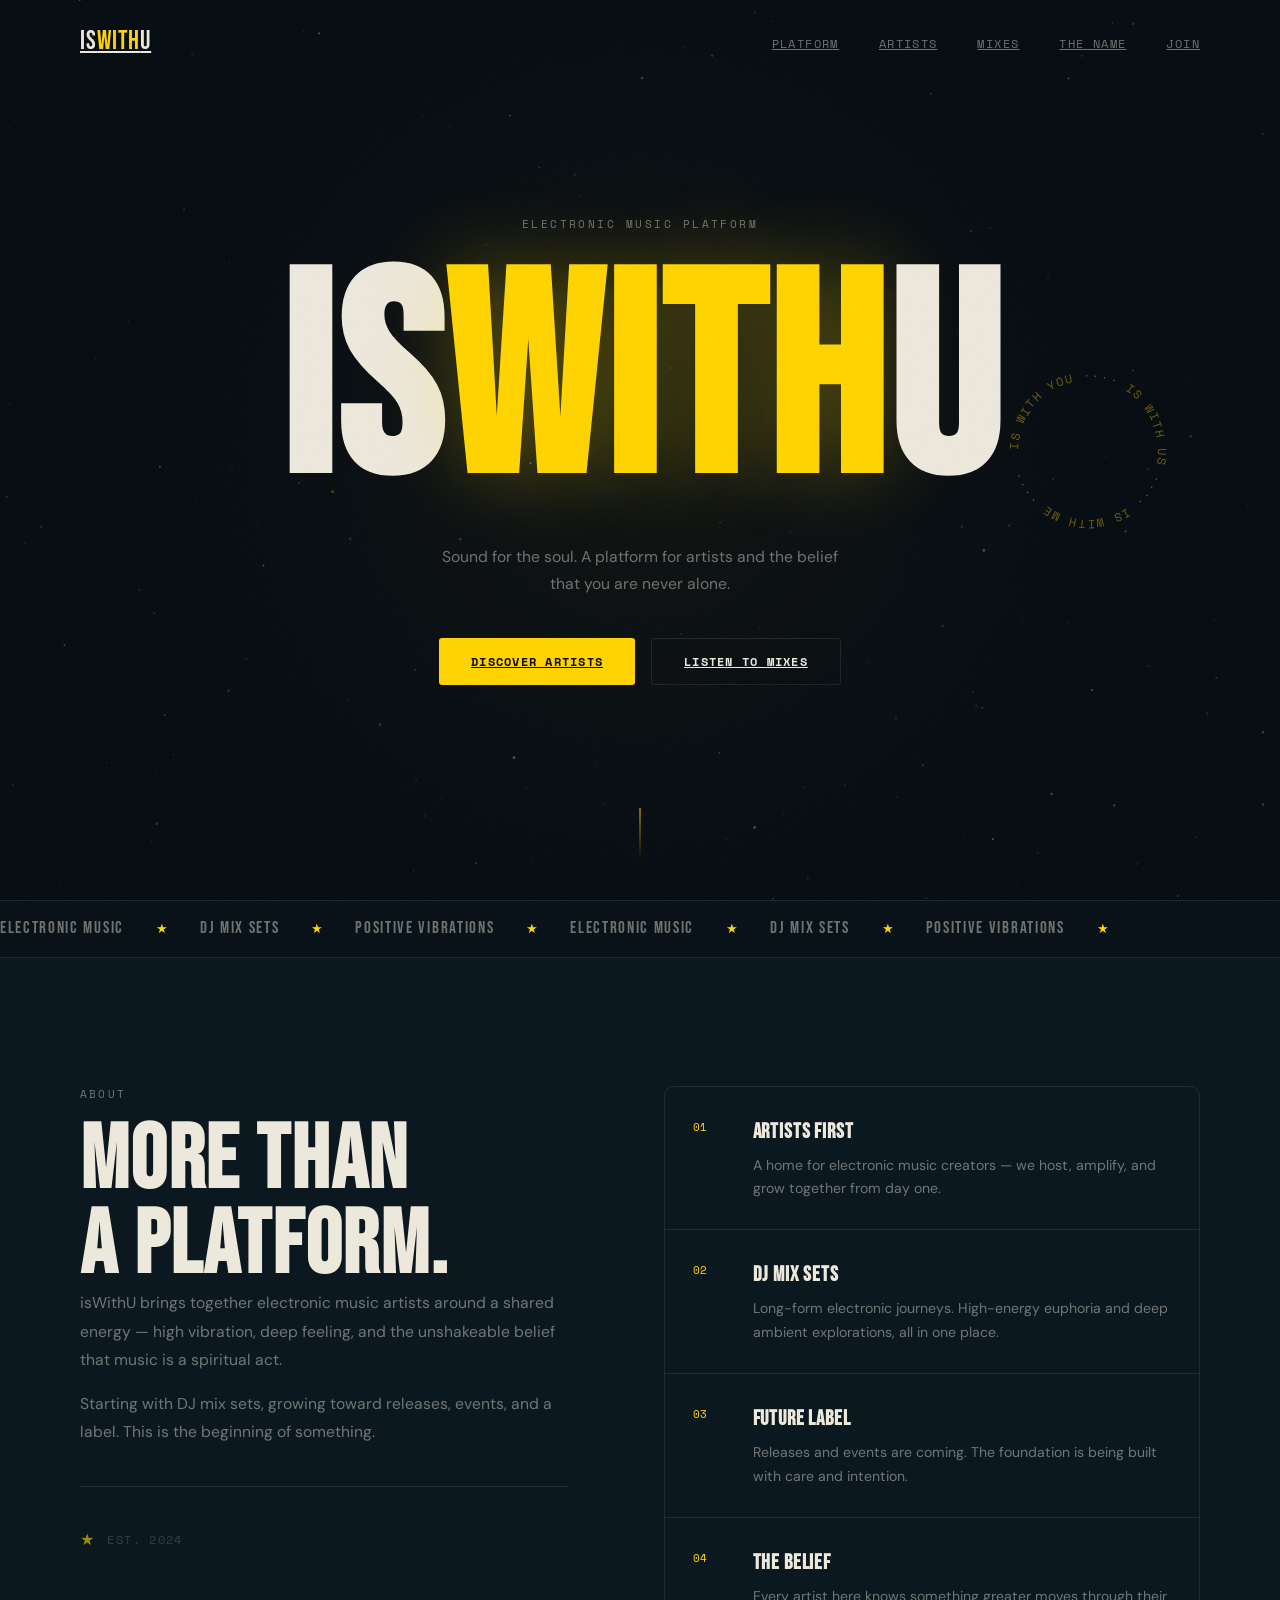
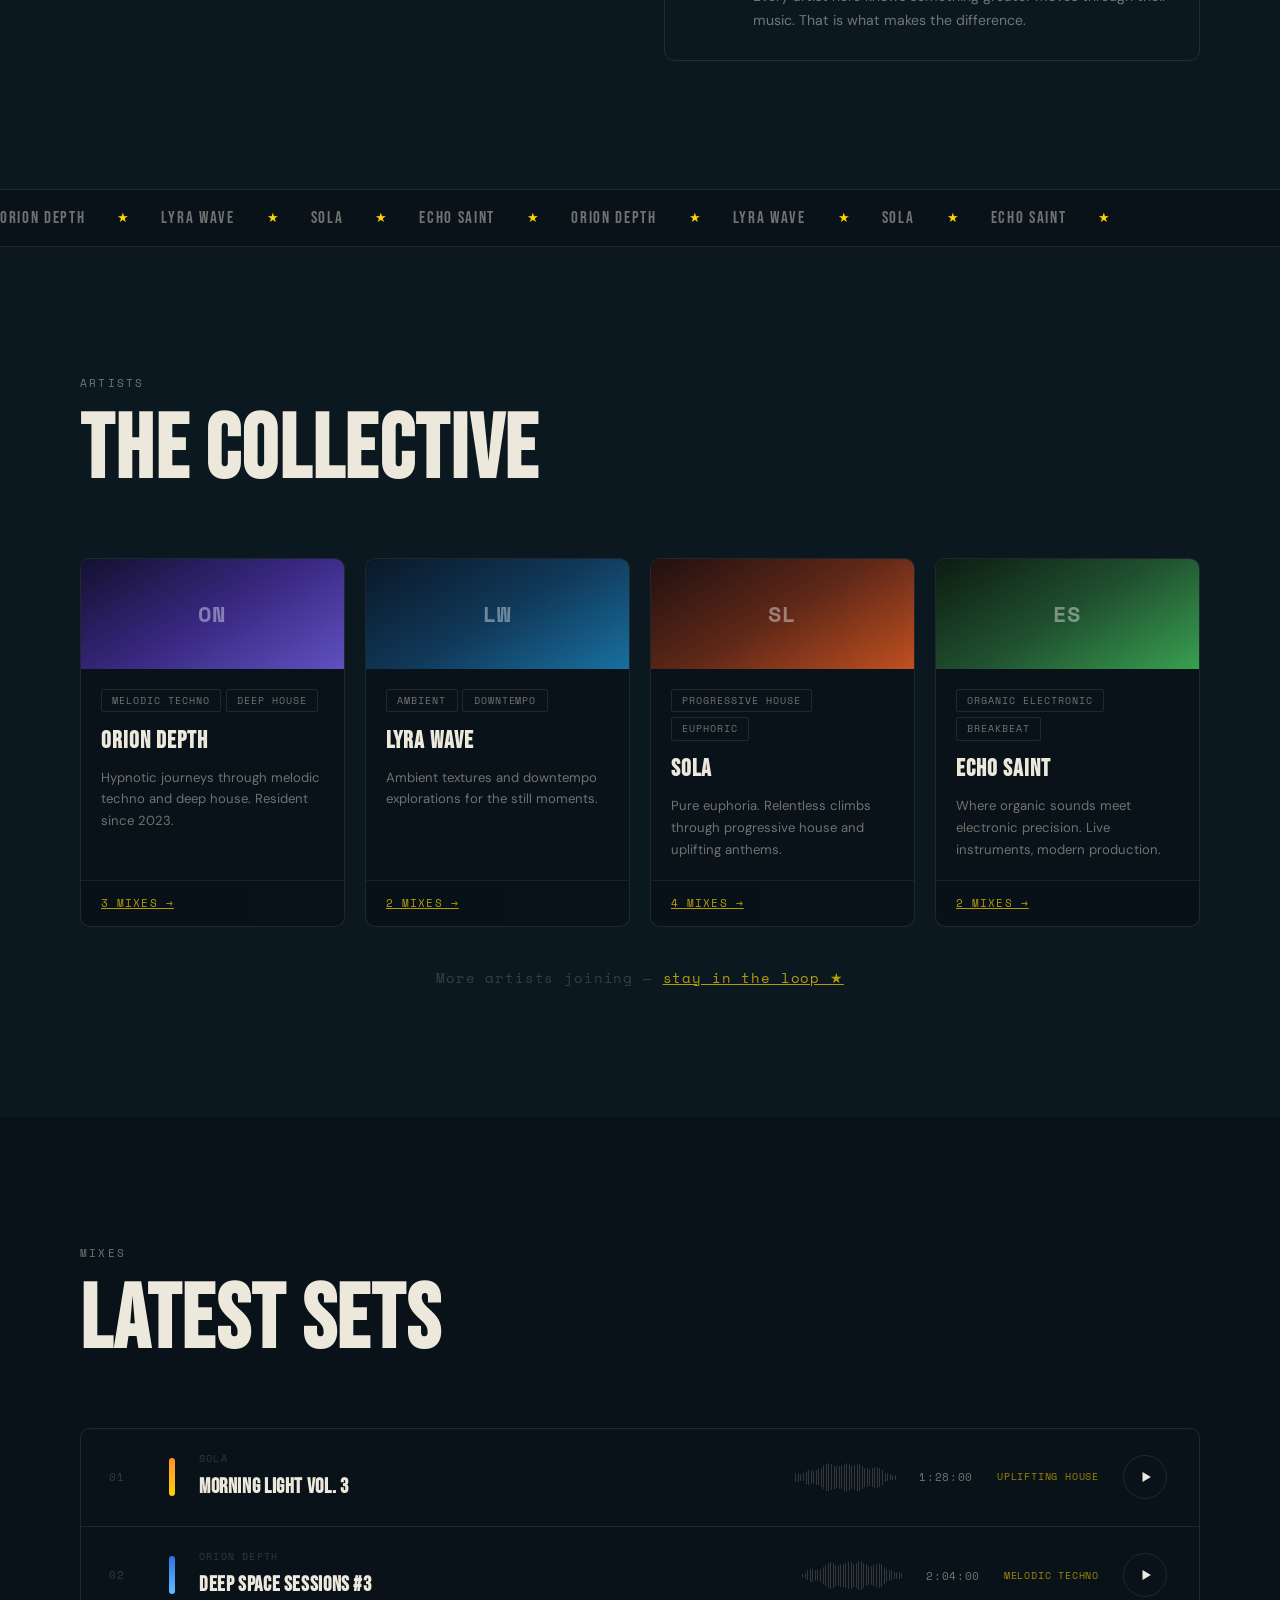
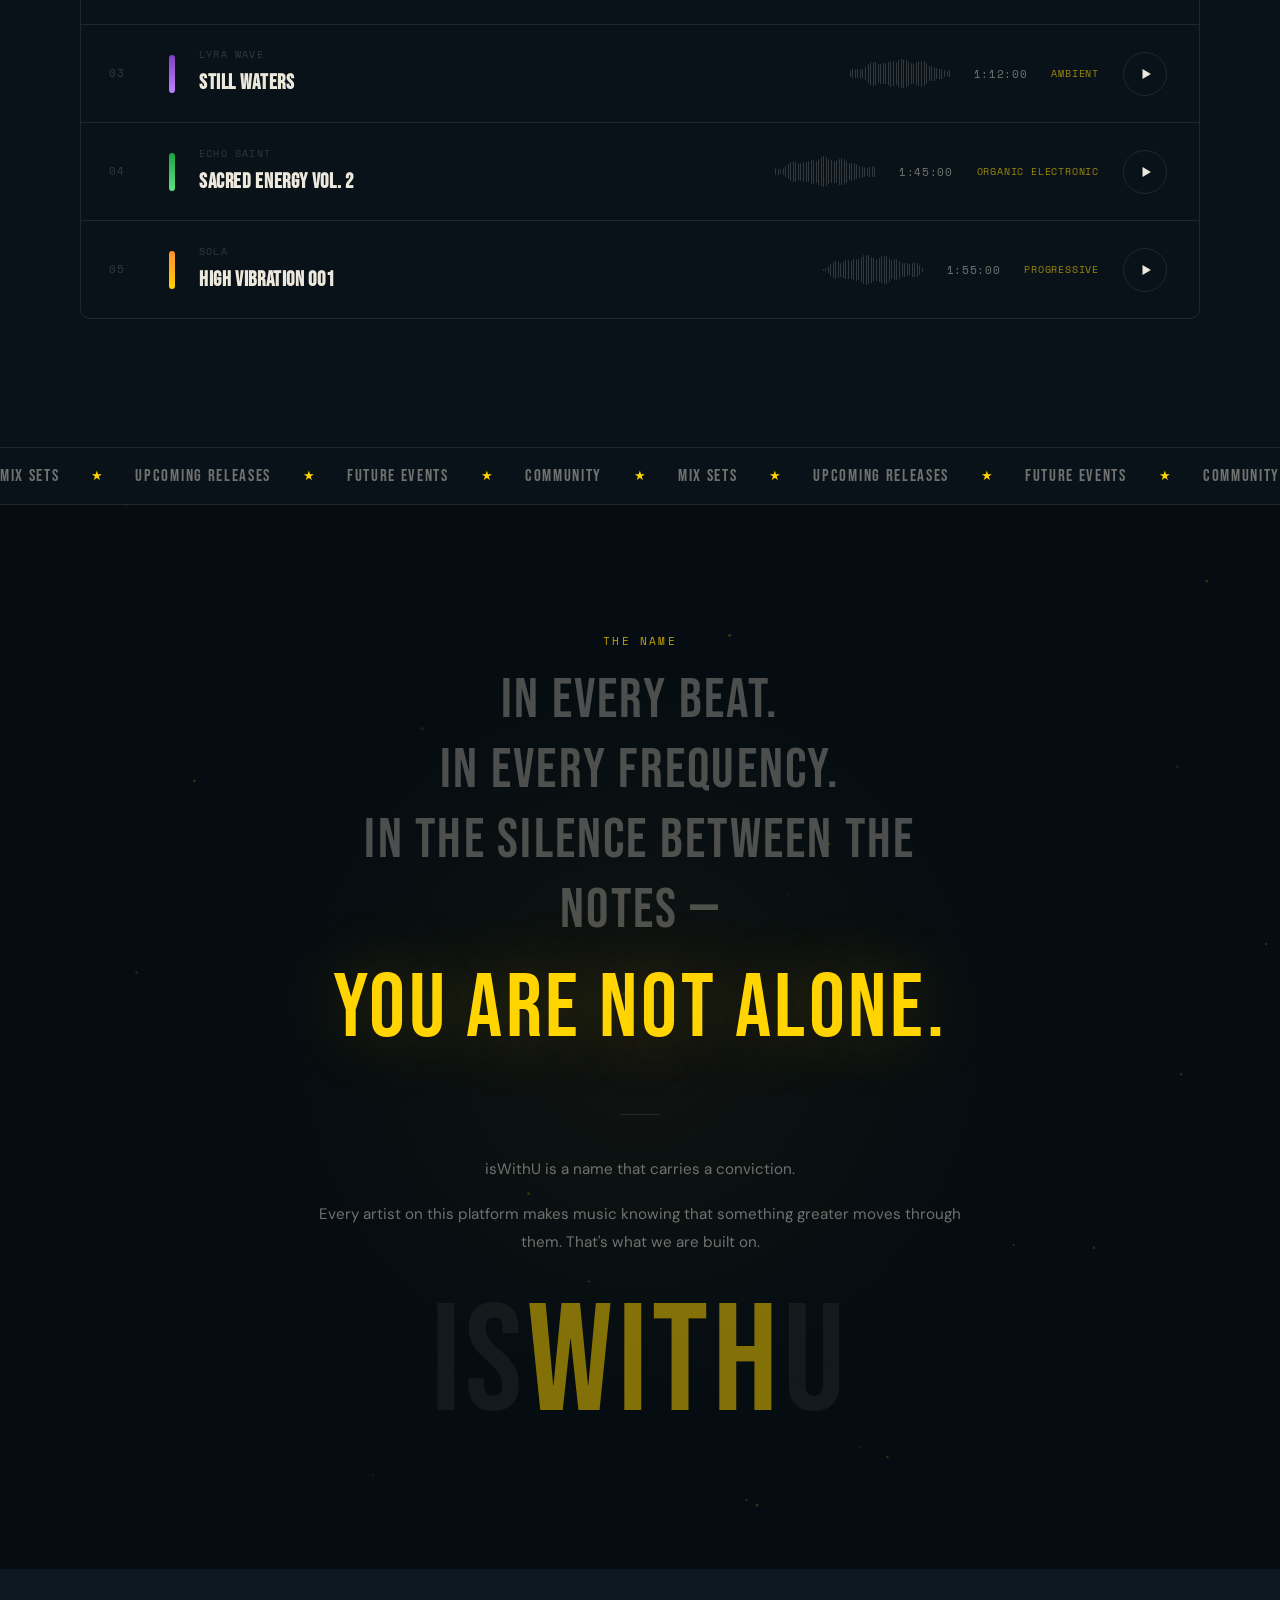
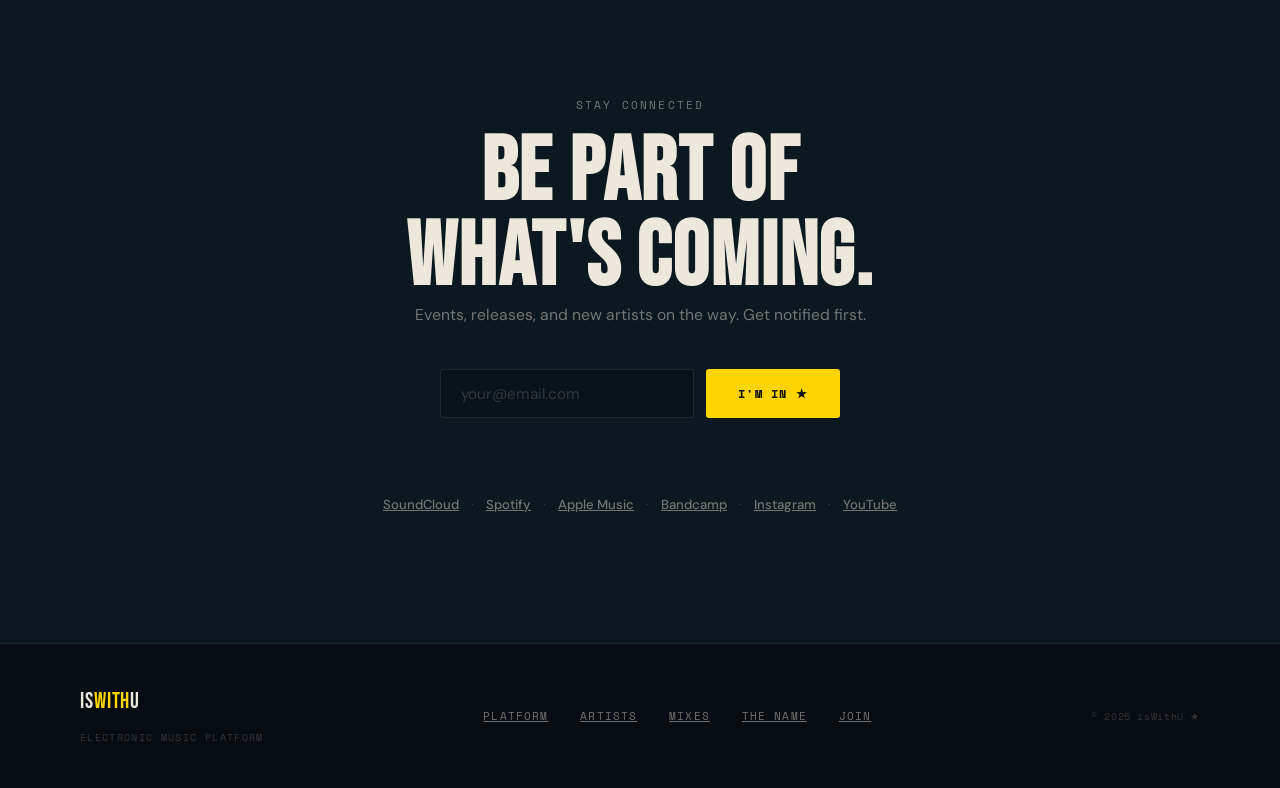
==== index.html @ 11725de2 "v1" ====
<!DOCTYPE html>
<html lang="en">
<head>
  <meta charset="UTF-8" />
  <meta name="viewport" content="width=device-width, initial-scale=1.0" />
  <title>isWithU — Electronic Music Platform</title>
  <meta name="description" content="isWithU is an electronic music platform rooted in positive energy and the belief that you are never alone." />
  <link rel="preconnect" href="https://fonts.googleapis.com" />
  <link href="https://fonts.googleapis.com/css2?family=Bebas+Neue&family=DM+Sans:ital,opsz,wght@0,9..40,300;0,9..40,400;0,9..40,500;1,9..40,300&family=Space+Mono:wght@400;700&display=swap" rel="stylesheet" />
  <link rel="stylesheet" href="style.css" />
</head>
<body>

  <!-- ── CUSTOM EARTH CURSOR ── -->
  <div id="cursor-earth" aria-hidden="true">
    <svg viewBox="0 0 30 30" xmlns="http://www.w3.org/2000/svg">
      <defs>
        <clipPath id="earthClip"><circle cx="15" cy="15" r="13"/></clipPath>
      </defs>
      <!-- Ocean -->
      <circle cx="15" cy="15" r="13" fill="#1a6fa8"/>
      <!-- Land masses -->
      <g clip-path="url(#earthClip)" fill="#2d8f50">
        <!-- Europe / Africa -->
        <path d="M13,3 Q16,3 17,6 Q18,9 16,11 Q14,13 13,11 Q11,9 12,6 Z"/>
        <path d="M12,12 Q15,11 16,14 Q17,18 15,21 Q13,23 11,21 Q9,18 10,15 Z"/>
        <!-- Americas -->
        <path d="M5,7 Q8,6 9,9 Q10,12 8,14 Q6,15 5,13 Q3,10 5,7Z"/>
        <path d="M4,15 Q7,14 8,17 Q8,21 6,23 Q4,22 3,19 Q3,16 4,15Z"/>
        <!-- Asia blob -->
        <path d="M18,5 Q23,4 25,7 Q27,11 25,14 Q22,16 19,14 Q17,11 18,5Z"/>
        <!-- Australia -->
        <path d="M21,19 Q24,18 25,21 Q24,24 21,24 Q19,22 21,19Z"/>
      </g>
      <!-- Atmosphere highlight -->
      <circle cx="15" cy="15" r="13" fill="none" stroke="rgba(255,255,255,0.15)" stroke-width="1"/>
      <ellipse cx="11" cy="10" rx="3" ry="2" fill="rgba(255,255,255,0.08)" transform="rotate(-30 11 10)"/>
    </svg>
  </div>
  <div id="cursor-ring-earth" aria-hidden="true"></div>

  <!-- ── NAV ── -->
  <nav id="nav">
    <div class="nav-inner">
      <a class="nav-logo" href="#hero">is<em>With</em>U</a>
      <ul class="nav-links">
        <li><a href="#about">Platform</a></li>
        <li><a href="#artists">Artists</a></li>
        <li><a href="#mixes">Mixes</a></li>
        <li><a href="#meaning">The Name</a></li>
        <li><a href="#join">Join</a></li>
      </ul>
      <button class="burger" id="burger" aria-label="Open menu">
        <span></span><span></span>
      </button>
    </div>
  </nav>

  <!-- ── MOBILE MENU ── -->
  <div class="mob" id="mob">
    <button class="mob-x" id="mobX">✕</button>
    <nav>
      <a href="#about"   class="mob-a">Platform</a>
      <a href="#artists" class="mob-a">Artists</a>
      <a href="#mixes"   class="mob-a">Mixes</a>
      <a href="#meaning" class="mob-a">The Name</a>
      <a href="#join"    class="mob-a">Join</a>
    </nav>
  </div>

  <!-- ── HERO ── -->
  <section id="hero">
    <canvas id="heroCanvas"></canvas>

    <!-- Spinning ring with circular text -->
    <div class="spin-ring" id="spinRing">
      <svg viewBox="0 0 160 160" xmlns="http://www.w3.org/2000/svg">
        <defs>
          <path id="cp" d="M 80 80 m -62 0 a 62 62 0 1 1 124 0 a 62 62 0 1 1 -124 0"/>
        </defs>
        <text class="ring-text">
          <textPath href="#cp">
            IS WITH YOU ···· IS WITH US ···· IS WITH ME ····
          </textPath>
        </text>
      </svg>
    </div>

    <div class="hero-content">
      <p class="hero-label cs">Electronic Music Platform</p>
      <h1 class="hero-wm">
        <span class="wm-w">is</span><em class="wm-g">With</em><span class="wm-w">U</span>
      </h1>
      <p class="hero-sub cs">Sound for the soul. A platform for artists and the belief<br>that you are never alone.</p>
      <div class="hero-btns cs">
        <a href="#artists" class="btn btn-gold">Discover Artists</a>
        <a href="#mixes"   class="btn btn-outline">Listen to Mixes</a>
      </div>
    </div>

    <div class="hero-scroll-cue">
      <div class="sc-line"></div>
    </div>
  </section>

  <!-- ── TICKER 1 ── -->
  <div class="ticker-band" aria-hidden="true">
    <div class="ticker-track">
      <span class="ticker-item">ELECTRONIC MUSIC</span>
      <span class="ticker-star">★</span>
      <span class="ticker-item">DJ MIX SETS</span>
      <span class="ticker-star">★</span>
      <span class="ticker-item">POSITIVE VIBRATIONS</span>
      <span class="ticker-star">★</span>
      <span class="ticker-item">ELECTRONIC MUSIC</span>
      <span class="ticker-star">★</span>
      <span class="ticker-item">DJ MIX SETS</span>
      <span class="ticker-star">★</span>
      <span class="ticker-item">POSITIVE VIBRATIONS</span>
      <span class="ticker-star">★</span>
    </div>
  </div>

  <!-- ── PLATFORM / ABOUT ── -->
  <section id="about" class="sec">
    <div class="container">
      <div class="about-grid">
        <div class="about-left">
          <span class="label cs">About</span>
          <h2 class="sec-h cs">More than<br/>a platform.</h2>
          <p class="body-text cs">isWithU brings together electronic music artists around a shared energy — high vibration, deep feeling, and the unshakeable belief that music is a spiritual act.</p>
          <p class="body-text cs">Starting with DJ mix sets, growing toward releases, events, and a label. This is the beginning of something.</p>
          <div class="about-badge cs">
            <div class="ab-center">★</div>
            <span>est. 2024</span>
          </div>
        </div>
        <div class="about-right">
          <div class="feature-list">
            <div class="feature cs">
              <span class="f-num">01</span>
              <div>
                <h3 class="f-title">Artists First</h3>
                <p>A home for electronic music creators — we host, amplify, and grow together from day one.</p>
              </div>
            </div>
            <div class="feature cs">
              <span class="f-num">02</span>
              <div>
                <h3 class="f-title">DJ Mix Sets</h3>
                <p>Long-form electronic journeys. High-energy euphoria and deep ambient explorations, all in one place.</p>
              </div>
            </div>
            <div class="feature cs">
              <span class="f-num">03</span>
              <div>
                <h3 class="f-title">Future Label</h3>
                <p>Releases and events are coming. The foundation is being built with care and intention.</p>
              </div>
            </div>
            <div class="feature cs">
              <span class="f-num">04</span>
              <div>
                <h3 class="f-title">The Belief</h3>
                <p>Every artist here knows something greater moves through their music. That is what makes the difference.</p>
              </div>
            </div>
          </div>
        </div>
      </div>
    </div>
  </section>

  <!-- ── TICKER 2 (RTL) ── -->
  <div class="ticker-band ticker-rtl" aria-hidden="true">
    <div class="ticker-track">
      <span class="ticker-item">ORION DEPTH</span>
      <span class="ticker-star">★</span>
      <span class="ticker-item">LYRA WAVE</span>
      <span class="ticker-star">★</span>
      <span class="ticker-item">SOLA</span>
      <span class="ticker-star">★</span>
      <span class="ticker-item">ECHO SAINT</span>
      <span class="ticker-star">★</span>
      <span class="ticker-item">ORION DEPTH</span>
      <span class="ticker-star">★</span>
      <span class="ticker-item">LYRA WAVE</span>
      <span class="ticker-star">★</span>
      <span class="ticker-item">SOLA</span>
      <span class="ticker-star">★</span>
      <span class="ticker-item">ECHO SAINT</span>
      <span class="ticker-star">★</span>
    </div>
  </div>

  <!-- ── ARTISTS ── -->
  <section id="artists" class="sec">
    <div class="container">
      <div class="sec-head cs">
        <span class="label">Artists</span>
        <h2 class="sec-h">The Collective</h2>
      </div>
      <div class="artists-grid">

        <article class="acard cs">
          <div class="acard-head ah-1">
            <span class="ah-init">ON</span>
          </div>
          <div class="acard-body">
            <div class="acard-genres">
              <span class="gtag">Melodic Techno</span>
              <span class="gtag">Deep House</span>
            </div>
            <h3 class="acard-name">Orion Depth</h3>
            <p class="acard-bio">Hypnotic journeys through melodic techno and deep house. Resident since 2023.</p>
          </div>
          <a href="#mixes" class="acard-cta">3 Mixes →</a>
        </article>

        <article class="acard cs">
          <div class="acard-head ah-2">
            <span class="ah-init">LW</span>
          </div>
          <div class="acard-body">
            <div class="acard-genres">
              <span class="gtag">Ambient</span>
              <span class="gtag">Downtempo</span>
            </div>
            <h3 class="acard-name">Lyra Wave</h3>
            <p class="acard-bio">Ambient textures and downtempo explorations for the still moments.</p>
          </div>
          <a href="#mixes" class="acard-cta">2 Mixes →</a>
        </article>

        <article class="acard cs">
          <div class="acard-head ah-3">
            <span class="ah-init">SL</span>
          </div>
          <div class="acard-body">
            <div class="acard-genres">
              <span class="gtag">Progressive House</span>
              <span class="gtag">Euphoric</span>
            </div>
            <h3 class="acard-name">SOLA</h3>
            <p class="acard-bio">Pure euphoria. Relentless climbs through progressive house and uplifting anthems.</p>
          </div>
          <a href="#mixes" class="acard-cta">4 Mixes →</a>
        </article>

        <article class="acard cs">
          <div class="acard-head ah-4">
            <span class="ah-init">ES</span>
          </div>
          <div class="acard-body">
            <div class="acard-genres">
              <span class="gtag">Organic Electronic</span>
              <span class="gtag">Breakbeat</span>
            </div>
            <h3 class="acard-name">Echo Saint</h3>
            <p class="acard-bio">Where organic sounds meet electronic precision. Live instruments, modern production.</p>
          </div>
          <a href="#mixes" class="acard-cta">2 Mixes →</a>
        </article>

      </div>
      <p class="more-note cs">More artists joining — <a href="#join">stay in the loop ★</a></p>
    </div>
  </section>

  <!-- ── MIXES ── -->
  <section id="mixes" class="sec sec-deeper">
    <div class="container">
      <div class="sec-head cs">
        <span class="label">Mixes</span>
        <h2 class="sec-h">Latest Sets</h2>
      </div>
      <div class="mixes-table">

        <div class="mix-row cs" data-playing="false">
          <span class="mn">01</span>
          <div class="mix-bar mb-1"></div>
          <div class="mix-info">
            <span class="ma">SOLA</span>
            <h3 class="mt">Morning Light Vol. 3</h3>
          </div>
          <div class="mix-wv" id="mw1"></div>
          <span class="md">1:28:00</span>
          <span class="mg">Uplifting House</span>
          <button class="mplay" aria-label="Play">
            <svg viewBox="0 0 20 20"><polygon points="5,3 17,10 5,17"/></svg>
          </button>
        </div>

        <div class="mix-row cs" data-playing="false">
          <span class="mn">02</span>
          <div class="mix-bar mb-2"></div>
          <div class="mix-info">
            <span class="ma">Orion Depth</span>
            <h3 class="mt">Deep Space Sessions #3</h3>
          </div>
          <div class="mix-wv" id="mw2"></div>
          <span class="md">2:04:00</span>
          <span class="mg">Melodic Techno</span>
          <button class="mplay" aria-label="Play">
            <svg viewBox="0 0 20 20"><polygon points="5,3 17,10 5,17"/></svg>
          </button>
        </div>

        <div class="mix-row cs" data-playing="false">
          <span class="mn">03</span>
          <div class="mix-bar mb-3"></div>
          <div class="mix-info">
            <span class="ma">Lyra Wave</span>
            <h3 class="mt">Still Waters</h3>
          </div>
          <div class="mix-wv" id="mw3"></div>
          <span class="md">1:12:00</span>
          <span class="mg">Ambient</span>
          <button class="mplay" aria-label="Play">
            <svg viewBox="0 0 20 20"><polygon points="5,3 17,10 5,17"/></svg>
          </button>
        </div>

        <div class="mix-row cs" data-playing="false">
          <span class="mn">04</span>
          <div class="mix-bar mb-4"></div>
          <div class="mix-info">
            <span class="ma">Echo Saint</span>
            <h3 class="mt">Sacred Energy Vol. 2</h3>
          </div>
          <div class="mix-wv" id="mw4"></div>
          <span class="md">1:45:00</span>
          <span class="mg">Organic Electronic</span>
          <button class="mplay" aria-label="Play">
            <svg viewBox="0 0 20 20"><polygon points="5,3 17,10 5,17"/></svg>
          </button>
        </div>

        <div class="mix-row cs" data-playing="false">
          <span class="mn">05</span>
          <div class="mix-bar mb-1"></div>
          <div class="mix-info">
            <span class="ma">SOLA</span>
            <h3 class="mt">High Vibration 001</h3>
          </div>
          <div class="mix-wv" id="mw5"></div>
          <span class="md">1:55:00</span>
          <span class="mg">Progressive</span>
          <button class="mplay" aria-label="Play">
            <svg viewBox="0 0 20 20"><polygon points="5,3 17,10 5,17"/></svg>
          </button>
        </div>

      </div>
    </div>
  </section>

  <!-- ── TICKER 3 ── -->
  <div class="ticker-band" aria-hidden="true">
    <div class="ticker-track">
      <span class="ticker-item">MIX SETS</span>
      <span class="ticker-star">★</span>
      <span class="ticker-item">UPCOMING RELEASES</span>
      <span class="ticker-star">★</span>
      <span class="ticker-item">FUTURE EVENTS</span>
      <span class="ticker-star">★</span>
      <span class="ticker-item">COMMUNITY</span>
      <span class="ticker-star">★</span>
      <span class="ticker-item">MIX SETS</span>
      <span class="ticker-star">★</span>
      <span class="ticker-item">UPCOMING RELEASES</span>
      <span class="ticker-star">★</span>
      <span class="ticker-item">FUTURE EVENTS</span>
      <span class="ticker-star">★</span>
      <span class="ticker-item">COMMUNITY</span>
      <span class="ticker-star">★</span>
    </div>
  </div>

  <!-- ── MEANING ── -->
  <section id="meaning" class="sec sec-deepest">
    <canvas id="meaningCanvas"></canvas>
    <div class="container">
      <div class="meaning-body cs">
        <span class="label label-gold">The Name</span>
        <div class="manifesto">
          <p>In every beat.</p>
          <p>In every frequency.</p>
          <p>In the silence between the notes —</p>
          <p class="m-em">You are not alone.</p>
        </div>
        <div class="meaning-rule"></div>
        <div class="meaning-prose">
          <p>isWithU is a name that carries a conviction.</p>
          <p>Every artist on this platform makes music knowing that something greater moves through them. That's what we are built on.</p>
        </div>
        <div class="meaning-wm">is<em>With</em>U</div>
      </div>
    </div>
  </section>

  <!-- ── JOIN ── -->
  <section id="join" class="sec">
    <div class="container">
      <div class="join-body cs">
        <span class="label">Stay Connected</span>
        <h2 class="sec-h">Be part of<br/>what's coming.</h2>
        <p class="body-text">Events, releases, and new artists on the way. Get notified first.</p>
        <form class="join-form" onsubmit="handleJoin(event)" id="joinForm">
          <input type="email" placeholder="your@email.com" aria-label="Email" required />
          <button type="submit" class="btn btn-gold">I'm In ★</button>
        </form>
        <p class="join-confirm" id="jc"></p>
        <div class="socials">
          <a href="#" class="soc">SoundCloud</a><span>·</span>
          <a href="#" class="soc">Spotify</a><span>·</span>
          <a href="#" class="soc">Apple Music</a><span>·</span>
          <a href="#" class="soc">Bandcamp</a><span>·</span>
          <a href="#" class="soc">Instagram</a><span>·</span>
          <a href="#" class="soc">YouTube</a>
        </div>
      </div>
    </div>
  </section>

  <!-- ── FOOTER ── -->
  <footer class="footer">
    <div class="container footer-inner">
      <div>
        <span class="footer-logo">is<em>With</em>U</span>
        <span class="footer-sub">Electronic Music Platform</span>
      </div>
      <nav class="footer-nav">
        <a href="#about">Platform</a>
        <a href="#artists">Artists</a>
        <a href="#mixes">Mixes</a>
        <a href="#meaning">The Name</a>
        <a href="#join">Join</a>
      </nav>
      <span class="footer-copy">© 2025 isWithU ★</span>
    </div>
  </footer>

  <script src="main.js"></script>
</body>
</html>
---- style.css ----
/* =============================================
   isWithU v4 — style.css
   Inspired by attension-festival.de
   ============================================= */

*, *::before, *::after { box-sizing: border-box; margin: 0; padding: 0; }

:root {
  --bg:       #0c1820;
  --bg-deep:  #091219;
  --bg-up:    #102030;
  --night:    #060d12;

  --text:     #ede8dc;
  --muted:    rgba(237,232,220,0.45);
  --dim:      rgba(237,232,220,0.18);
  --border:   rgba(237,232,220,0.1);

  --gold:     #ffd400;
  --gold-dim: rgba(255,212,0,0.12);
  --gold-glow:rgba(255,212,0,0.22);
  --orange:   #ff7820;

  --teal:     #2bb8a8;
  --teal-dim: rgba(43,184,168,0.08);

  --sans: 'DM Sans',    sans-serif;
  --head: 'Bebas Neue', sans-serif;
  --mono: 'Space Mono', monospace;

  --r:  10px;
  --r2: 18px;
  --ease: cubic-bezier(0.4, 0, 0.2, 1);
}

html { scroll-behavior: smooth; font-size: 16px; }

body {
  background: var(--bg);
  color: var(--text);
  font-family: var(--sans);
  line-height: 1.6;
  overflow-x: hidden;
  -webkit-font-smoothing: antialiased;
  cursor: none;           /* hide default cursor */
}

/* Hide cursor on touch devices */
@media (hover: none) {
  body { cursor: auto; }
  #cursor-earth, #cursor-ring-earth { display: none; }
}

a, button { cursor: none; }

/* Grain overlay */
body::after {
  content: '';
  position: fixed;
  inset: 0;
  background-image: url("data:image/svg+xml,%3Csvg xmlns='http://www.w3.org/2000/svg' width='300' height='300'%3E%3Cfilter id='n'%3E%3CfeTurbulence type='fractalNoise' baseFrequency='0.85' numOctaves='4' stitchTiles='stitch'/%3E%3C/filter%3E%3Crect width='300' height='300' filter='url(%23n)' opacity='1'/%3E%3C/svg%3E");
  opacity: 0.025;
  pointer-events: none;
  z-index: 9990;
}

/* ══════════════════════════════════════════════
   CUSTOM EARTH CURSOR
══════════════════════════════════════════════ */
#cursor-earth {
  position: fixed;
  top: 0; left: 0;
  width: 26px; height: 26px;
  pointer-events: none;
  z-index: 9999;
  opacity: 0;
  will-change: transform;
  transition: opacity 0.3s, width 0.2s, height 0.2s;
}
#cursor-earth svg {
  width: 100%; height: 100%;
  filter: drop-shadow(0 0 5px rgba(26,111,168,0.7)) drop-shadow(0 0 10px rgba(26,111,168,0.3));
}
#cursor-earth.hover {
  width: 38px; height: 38px;
}
#cursor-earth.hover svg {
  filter: drop-shadow(0 0 8px rgba(26,111,168,0.9)) drop-shadow(0 0 18px rgba(45,143,80,0.5));
}

#cursor-ring-earth {
  position: fixed;
  top: 0; left: 0;
  width: 48px; height: 48px;
  border-radius: 50%;
  border: 1px solid rgba(26,111,168,0.4);
  pointer-events: none;
  z-index: 9998;
  opacity: 0;
  will-change: transform;
  transition: opacity 0.3s, width 0.25s, height 0.25s, border-color 0.25s;
  mix-blend-mode: exclusion;
}
#cursor-ring-earth.hover {
  width: 64px; height: 64px;
  border-color: rgba(45,200,255,0.55);
}

/* ══════════════════════════════════════════════
   CONTAINER & LAYOUT
══════════════════════════════════════════════ */
.container {
  max-width: 1200px;
  margin: 0 auto;
  padding: 0 2.5rem;
  position: relative;
  z-index: 2;
}

.sec { padding: 8rem 0; }
.sec-deeper  { background: var(--bg-deep); }
.sec-deepest { background: var(--night); overflow: hidden; position: relative; }

/* ── Label ── */
.label {
  display: block;
  font-family: var(--mono);
  font-size: 0.68rem;
  letter-spacing: 0.2em;
  text-transform: uppercase;
  color: var(--muted);
  margin-bottom: 1rem;
}
.label-gold { color: var(--gold); opacity: 0.75; }

/* ── Section heading ── */
.sec-h {
  font-family: var(--head);
  font-size: clamp(3rem, 7vw, 6rem);
  letter-spacing: 0.02em;
  line-height: 0.95;
  color: var(--text);
}
.sec-head { margin-bottom: 4rem; }

/* ── Body text ── */
.body-text {
  font-size: 0.98rem;
  color: var(--muted);
  line-height: 1.8;
  max-width: 520px;
  margin-bottom: 1rem;
}

/* ── Buttons ── */
.btn {
  display: inline-flex;
  align-items: center;
  gap: 0.4rem;
  padding: 0.8rem 2rem;
  border-radius: 3px;
  font-family: var(--mono);
  font-size: 0.78rem;
  font-weight: 700;
  letter-spacing: 0.1em;
  text-transform: uppercase;
  cursor: none;
  border: none;
  transition: all 0.2s var(--ease);
}
.btn-gold {
  background: var(--gold);
  color: #0a0a08;
  box-shadow: 0 0 0 rgba(255,212,0,0);
}
.btn-gold:hover {
  background: #ffe040;
  box-shadow: 0 0 40px var(--gold-glow);
  transform: translateY(-2px);
}
.btn-outline {
  background: transparent;
  color: var(--text);
  border: 1px solid var(--border);
}
.btn-outline:hover {
  border-color: rgba(255,212,0,0.4);
  color: var(--gold);
}

/* ── Tags ── */
.gtag {
  font-family: var(--mono);
  font-size: 0.6rem;
  letter-spacing: 0.1em;
  text-transform: uppercase;
  padding: 0.2rem 0.65rem;
  border-radius: 2px;
  border: 1px solid var(--border);
  color: var(--muted);
}

/* ── Scroll content-section reveal ── */
.cs {
  opacity: 0;
  transform: translateY(80px);
  transition: opacity 0.6s var(--ease), transform 0.6s var(--ease);
}
.cs.visible {
  opacity: 1;
  transform: none;
}

/* ══════════════════════════════════════════════
   NAV
══════════════════════════════════════════════ */
#nav {
  position: fixed;
  inset: 0 0 auto;
  z-index: 500;
  padding: 1.4rem 0;
  transition: background 0.4s, border-color 0.4s, backdrop-filter 0.4s;
  border-bottom: 1px solid transparent;
}
#nav.scrolled {
  background: rgba(9,18,25,0.9);
  backdrop-filter: blur(20px);
  -webkit-backdrop-filter: blur(20px);
  border-color: var(--border);
}
.nav-inner {
  max-width: 1200px;
  margin: 0 auto;
  padding: 0 2.5rem;
  display: flex;
  align-items: center;
  justify-content: space-between;
}
.nav-logo {
  font-family: var(--head);
  font-size: 1.6rem;
  letter-spacing: 0.04em;
  color: var(--text);
}
.nav-logo em {
  color: var(--gold);
  font-style: normal;
}
.nav-links {
  display: flex;
  gap: 2.5rem;
  list-style: none;
}
.nav-links a {
  font-family: var(--mono);
  font-size: 0.72rem;
  letter-spacing: 0.12em;
  text-transform: uppercase;
  color: var(--muted);
  transition: color 0.2s;
}
.nav-links a:hover { color: var(--text); }

.burger {
  display: none;
  flex-direction: column;
  gap: 6px;
  background: none;
  border: none;
  padding: 4px;
  cursor: none;
}
.burger span {
  display: block;
  width: 24px;
  height: 1.5px;
  background: var(--text);
  opacity: 0.6;
}

/* Mobile menu */
.mob {
  position: fixed;
  inset: 0;
  z-index: 499;
  background: var(--night);
  display: flex;
  align-items: center;
  justify-content: center;
  opacity: 0;
  pointer-events: none;
  transition: opacity 0.3s;
}
.mob.open { opacity: 1; pointer-events: all; }
.mob-x {
  position: absolute;
  top: 1.5rem; right: 2.5rem;
  font-size: 1.2rem;
  color: var(--muted);
  background: none;
  border: none;
  cursor: none;
}
.mob nav {
  display: flex;
  flex-direction: column;
  align-items: center;
  gap: 0.25rem;
}
.mob-a {
  font-family: var(--head);
  font-size: clamp(2.5rem, 10vw, 5rem);
  letter-spacing: 0.05em;
  color: var(--text);
  transition: color 0.2s;
}
.mob-a:hover { color: var(--gold); }

/* ══════════════════════════════════════════════
   HERO
══════════════════════════════════════════════ */
#hero {
  position: relative;
  height: 100dvh;
  min-height: 700px;
  background: var(--night);
  display: flex;
  align-items: center;
  justify-content: center;
  overflow: hidden;
}
#heroCanvas {
  position: absolute;
  inset: 0;
  width: 100%;
  height: 100%;
}

/* Spinning ring */
.spin-ring {
  position: absolute;
  width: 180px; height: 180px;
  top: 50%; right: 8%;
  transform: translateY(-50%);
  animation: spin 18s linear infinite;
  z-index: 2;
  opacity: 0.4;
}
.spin-ring svg { width: 100%; height: 100%; }
.ring-text {
  font-family: var(--mono);
  font-size: 10.5px;
  fill: var(--gold);
  letter-spacing: 1.5px;
}
@keyframes spin { to { transform: translateY(-50%) rotate(360deg); } }

.hero-content {
  position: relative;
  z-index: 3;
  text-align: center;
  padding: 0 2rem;
}
.hero-label {
  font-family: var(--mono);
  font-size: 0.7rem;
  letter-spacing: 0.22em;
  text-transform: uppercase;
  color: var(--muted);
  margin-bottom: 2rem;
}
.hero-wm {
  font-family: var(--head);
  font-size: clamp(6rem, 22vw, 18rem);
  letter-spacing: 0.01em;
  line-height: 0.88;
  margin-bottom: 2rem;
}
.wm-w { color: var(--text); }
.wm-g {
  color: var(--gold);
  font-style: normal;
  text-shadow: 0 0 80px rgba(255,212,0,0.3);
}
.hero-belief {
  font-family: var(--mono);
  font-size: 0.82rem;
  letter-spacing: 0.1em;
  color: var(--gold);
  opacity: 0.6;
  margin-bottom: 1rem;
}
.hero-sub {
  font-size: 0.98rem;
  color: var(--muted);
  line-height: 1.7;
  margin-bottom: 2.5rem;
}
.hero-btns {
  display: flex;
  justify-content: center;
  gap: 1rem;
  flex-wrap: wrap;
}

.hero-scroll-cue {
  position: absolute;
  bottom: 2.5rem;
  left: 50%;
  transform: translateX(-50%);
  z-index: 3;
}
.sc-line {
  width: 1px;
  height: 52px;
  background: linear-gradient(to bottom, var(--gold), transparent);
  margin: 0 auto;
  animation: scPulse 2s ease-in-out infinite;
}
@keyframes scPulse {
  0%, 100% { opacity: 0.2; transform: scaleY(0.6); transform-origin: top; }
  50%       { opacity: 0.7; transform: scaleY(1);   transform-origin: top; }
}

/* ══════════════════════════════════════════════
   TICKER BANDS
══════════════════════════════════════════════ */
.ticker-band {
  overflow: hidden;
  white-space: nowrap;
  padding: 0.9rem 0;
  background: var(--bg-deep);
  border-top: 1px solid var(--border);
  border-bottom: 1px solid var(--border);
  user-select: none;
}
.ticker-track {
  display: inline-flex;
  align-items: center;
  gap: 2rem;
  animation: tickLTR 28s linear infinite;
}
.ticker-rtl .ticker-track {
  animation: tickRTL 28s linear infinite;
}
.ticker-item {
  font-family: var(--head);
  font-size: 1.05rem;
  letter-spacing: 0.1em;
  color: var(--muted);
}
.ticker-star {
  color: var(--gold);
  font-size: 0.8rem;
  flex-shrink: 0;
}
@keyframes tickLTR {
  0%   { transform: translateX(0); }
  100% { transform: translateX(-50%); }
}
@keyframes tickRTL {
  0%   { transform: translateX(-50%); }
  100% { transform: translateX(0); }
}

/* ══════════════════════════════════════════════
   ABOUT
══════════════════════════════════════════════ */
.about-grid {
  display: grid;
  grid-template-columns: 1fr 1.1fr;
  gap: 6rem;
  align-items: start;
}
.about-badge {
  display: flex;
  align-items: center;
  gap: 0.75rem;
  margin-top: 2.5rem;
  padding-top: 2.5rem;
  border-top: 1px solid var(--border);
  font-family: var(--mono);
  font-size: 0.72rem;
  letter-spacing: 0.12em;
  text-transform: uppercase;
  color: var(--dim);
}
.ab-center {
  color: var(--gold);
  opacity: 0.6;
  font-size: 1rem;
}
.feature-list {
  display: flex;
  flex-direction: column;
  gap: 0;
  border: 1px solid var(--border);
  border-radius: var(--r);
  overflow: hidden;
}
.feature {
  display: grid;
  grid-template-columns: 40px 1fr;
  gap: 1.25rem;
  padding: 1.75rem;
  border-bottom: 1px solid var(--border);
  transition: background 0.2s;
}
.feature:last-child { border-bottom: none; }
.feature:hover { background: var(--teal-dim); }
.f-num {
  font-family: var(--mono);
  font-size: 0.68rem;
  color: var(--gold);
  letter-spacing: 0.08em;
  padding-top: 0.25rem;
}
.f-title {
  font-family: var(--head);
  font-size: 1.3rem;
  letter-spacing: 0.04em;
  color: var(--text);
  margin-bottom: 0.35rem;
}
.feature p {
  font-size: 0.88rem;
  color: var(--muted);
  line-height: 1.7;
}

/* ══════════════════════════════════════════════
   ARTISTS
══════════════════════════════════════════════ */
.artists-grid {
  display: grid;
  grid-template-columns: repeat(4, 1fr);
  gap: 1.25rem;
  margin-bottom: 2.5rem;
}
.acard {
  border: 1px solid var(--border);
  border-radius: var(--r);
  overflow: hidden;
  background: var(--bg-deep);
  display: flex;
  flex-direction: column;
  transition: border-color 0.3s, transform 0.3s;
}
.acard:hover {
  border-color: rgba(255,212,0,0.25);
  transform: translateY(-5px);
}
.acard-head {
  height: 110px;
  display: flex;
  align-items: center;
  justify-content: center;
  position: relative;
}
.ah-1 { background: linear-gradient(150deg, #141030, #382880, #6050c0); }
.ah-2 { background: linear-gradient(150deg, #0a1828, #103858, #1870a0); }
.ah-3 { background: linear-gradient(150deg, #201010, #602818, #c05020); }
.ah-4 { background: linear-gradient(150deg, #0c1c10, #205030, #38a050); }
.ah-init {
  font-family: var(--mono);
  font-size: 1.4rem;
  font-weight: 700;
  color: rgba(255,255,255,0.4);
  letter-spacing: 0.08em;
}
.acard-body {
  flex: 1;
  padding: 1.25rem;
}
.acard-genres {
  display: flex;
  flex-wrap: wrap;
  gap: 0.3rem;
  margin-bottom: 0.6rem;
}
.acard-name {
  font-family: var(--head);
  font-size: 1.5rem;
  letter-spacing: 0.04em;
  color: var(--text);
  margin-bottom: 0.4rem;
}
.acard-bio {
  font-size: 0.82rem;
  color: var(--muted);
  line-height: 1.65;
}
.acard-cta {
  display: block;
  padding: 0.85rem 1.25rem;
  border-top: 1px solid var(--border);
  font-family: var(--mono);
  font-size: 0.68rem;
  letter-spacing: 0.1em;
  text-transform: uppercase;
  color: var(--gold);
  opacity: 0.7;
  transition: opacity 0.2s, background 0.2s;
}
.acard:hover .acard-cta { opacity: 1; background: var(--gold-dim); }

.more-note {
  text-align: center;
  font-size: 0.88rem;
  color: var(--dim);
  font-family: var(--mono);
  letter-spacing: 0.06em;
}
.more-note a { color: var(--gold); opacity: 0.7; transition: opacity 0.2s; }
.more-note a:hover { opacity: 1; }

/* ══════════════════════════════════════════════
   MIXES
══════════════════════════════════════════════ */
.mixes-table {
  border: 1px solid var(--border);
  border-radius: var(--r);
  overflow: hidden;
}
.mix-row {
  display: grid;
  grid-template-columns: 36px 6px 1fr auto auto auto 48px;
  align-items: center;
  gap: 1.5rem;
  padding: 1.4rem 1.75rem;
  border-bottom: 1px solid var(--border);
  transition: background 0.2s;
}
.mix-row:last-child { border-bottom: none; }
.mix-row:hover { background: var(--teal-dim); }
.mix-row.playing { background: var(--gold-dim); }

.mn {
  font-family: var(--mono);
  font-size: 0.68rem;
  letter-spacing: 0.08em;
  color: var(--dim);
}
.mix-bar {
  width: 6px;
  height: 38px;
  border-radius: 3px;
  flex-shrink: 0;
}
.mb-1 { background: linear-gradient(to bottom, #ff9030, #ffd400); }
.mb-2 { background: linear-gradient(to bottom, #3070e0, #60c0ff); }
.mb-3 { background: linear-gradient(to bottom, #8040c0, #c080ff); }
.mb-4 { background: linear-gradient(to bottom, #20a040, #60e080); }
.mix-info { min-width: 0; }
.ma {
  display: block;
  font-family: var(--mono);
  font-size: 0.62rem;
  letter-spacing: 0.12em;
  text-transform: uppercase;
  color: var(--dim);
  margin-bottom: 0.2rem;
}
.mt {
  font-family: var(--head);
  font-size: 1.3rem;
  letter-spacing: 0.03em;
  white-space: nowrap;
  overflow: hidden;
  text-overflow: ellipsis;
}

/* Waveform */
.mix-wv {
  display: flex;
  align-items: center;
  gap: 2px;
  height: 30px;
  width: 100px;
  flex-shrink: 0;
}
.mix-wv .b {
  flex: 1;
  background: var(--dim);
  border-radius: 1px;
  transition: background 0.2s;
}
.mix-row:hover .mix-wv .b { background: rgba(255,212,0,0.3); }
.mix-row.playing .mix-wv .b {
  background: var(--gold);
  animation: wvEq 0.5s ease-in-out infinite alternate;
}
@keyframes wvEq {
  from { transform: scaleY(0.25); }
  to   { transform: scaleY(1); }
}

.md {
  font-family: var(--mono);
  font-size: 0.7rem;
  color: var(--muted);
  letter-spacing: 0.06em;
  flex-shrink: 0;
}
.mg {
  font-family: var(--mono);
  font-size: 0.62rem;
  letter-spacing: 0.08em;
  text-transform: uppercase;
  color: var(--gold);
  opacity: 0.6;
  white-space: nowrap;
}

.mplay {
  width: 44px; height: 44px;
  border-radius: 50%;
  background: transparent;
  border: 1px solid var(--border);
  color: var(--text);
  display: flex;
  align-items: center;
  justify-content: center;
  cursor: none;
  flex-shrink: 0;
  transition: background 0.2s, border-color 0.2s, transform 0.2s;
}
.mplay:hover { background: var(--gold); border-color: var(--gold); color: #0a0a08; transform: scale(1.08); }
.mix-row.playing .mplay { background: var(--gold); border-color: var(--gold); color: #0a0a08; }
.mplay svg { width: 14px; height: 14px; fill: currentColor; margin-left: 2px; }

/* ══════════════════════════════════════════════
   MEANING
══════════════════════════════════════════════ */
#meaningCanvas {
  position: absolute;
  inset: 0;
  width: 100%;
  height: 100%;
  pointer-events: none;
}
.meaning-body {
  max-width: 680px;
  margin: 0 auto;
  text-align: center;
}
.manifesto { margin: 0 0 3rem; }
.manifesto p {
  font-family: var(--head);
  font-size: clamp(1.8rem, 4.5vw, 3.5rem);
  letter-spacing: 0.04em;
  line-height: 1.25;
  color: rgba(237,232,220,0.3);
}
.m-em {
  color: var(--gold) !important;
  font-size: clamp(2.5rem, 7vw, 6rem) !important;
  text-shadow: 0 0 80px rgba(255,212,0,0.25);
  display: block;
  margin-top: 0.5rem;
}
.meaning-rule {
  width: 40px;
  height: 1px;
  background: var(--border);
  margin: 0 auto 2.5rem;
}
.meaning-prose p {
  font-size: 0.95rem;
  color: var(--muted);
  line-height: 1.85;
  margin-bottom: 1rem;
}
.meaning-wm {
  font-family: var(--head);
  font-size: clamp(3.5rem, 12vw, 10rem);
  letter-spacing: 0.03em;
  color: rgba(237,232,220,0.06);
  margin-top: 2rem;
  line-height: 1;
}
.meaning-wm em {
  color: var(--gold);
  font-style: normal;
  opacity: 0.5;
}

/* ══════════════════════════════════════════════
   JOIN
══════════════════════════════════════════════ */
.join-body {
  max-width: 520px;
  margin: 0 auto;
  text-align: center;
}
.join-body .body-text { margin: 0 auto 2.5rem; max-width: none; }
.join-form {
  display: flex;
  gap: 0.75rem;
  max-width: 400px;
  margin: 0 auto 1rem;
}
.join-form input {
  flex: 1;
  padding: 0.85rem 1.25rem;
  border-radius: 3px;
  border: 1px solid var(--border);
  background: var(--bg-deep);
  color: var(--text);
  font-family: var(--sans);
  font-size: 0.95rem;
  outline: none;
  transition: border-color 0.2s;
}
.join-form input::placeholder { color: var(--dim); }
.join-form input:focus { border-color: rgba(255,212,0,0.35); }
.join-confirm {
  font-family: var(--mono);
  font-size: 0.7rem;
  letter-spacing: 0.1em;
  color: var(--gold);
  min-height: 1.2rem;
  margin-bottom: 2.5rem;
}
.socials {
  display: flex;
  align-items: center;
  justify-content: center;
  flex-wrap: wrap;
  gap: 0.5rem 0.75rem;
  font-size: 0.82rem;
  color: var(--dim);
}
.soc { color: var(--muted); font-weight: 500; transition: color 0.2s; }
.soc:hover { color: var(--gold); }

/* ══════════════════════════════════════════════
   FOOTER
══════════════════════════════════════════════ */
.footer {
  background: var(--night);
  border-top: 1px solid var(--border);
  padding: 2.5rem 0;
}
.footer-inner {
  display: flex;
  align-items: center;
  justify-content: space-between;
  flex-wrap: wrap;
  gap: 1.5rem;
}
.footer-logo {
  display: block;
  font-family: var(--head);
  font-size: 1.4rem;
  letter-spacing: 0.04em;
  color: var(--text);
  margin-bottom: 0.2rem;
}
.footer-logo em { color: var(--gold); font-style: normal; }
.footer-sub {
  font-family: var(--mono);
  font-size: 0.6rem;
  letter-spacing: 0.14em;
  text-transform: uppercase;
  color: var(--dim);
}
.footer-nav {
  display: flex;
  gap: 2rem;
  flex-wrap: wrap;
}
.footer-nav a {
  font-family: var(--mono);
  font-size: 0.7rem;
  letter-spacing: 0.1em;
  text-transform: uppercase;
  color: var(--muted);
  transition: color 0.2s;
}
.footer-nav a:hover { color: var(--gold); }
.footer-copy {
  font-family: var(--mono);
  font-size: 0.65rem;
  letter-spacing: 0.06em;
  color: var(--dim);
}

/* ══════════════════════════════════════════════
   RESPONSIVE
══════════════════════════════════════════════ */
@media (max-width: 1024px) {
  .artists-grid { grid-template-columns: repeat(2, 1fr); }
  .spin-ring { display: none; }
}

@media (max-width: 900px) {
  .about-grid { grid-template-columns: 1fr; gap: 3rem; }
  .mix-wv { display: none; }
  .mix-row { grid-template-columns: 36px 6px 1fr auto 48px; }
  .mg { display: none; }
}

@media (max-width: 768px) {
  .sec { padding: 5.5rem 0; }
  .nav-links { display: none; }
  .burger { display: flex; }
  .artists-grid { grid-template-columns: 1fr; }
  .mix-row {
    grid-template-columns: 6px 1fr auto 44px;
    gap: 1rem;
    padding: 1.2rem;
  }
  .mn { display: none; }
  .footer-inner { flex-direction: column; align-items: flex-start; }
}

@media (max-width: 480px) {
  .container { padding: 0 1.25rem; }
  .hero-btns { flex-direction: column; align-items: center; }
  .join-form { flex-direction: column; }
  .footer-nav { gap: 1rem; }
}
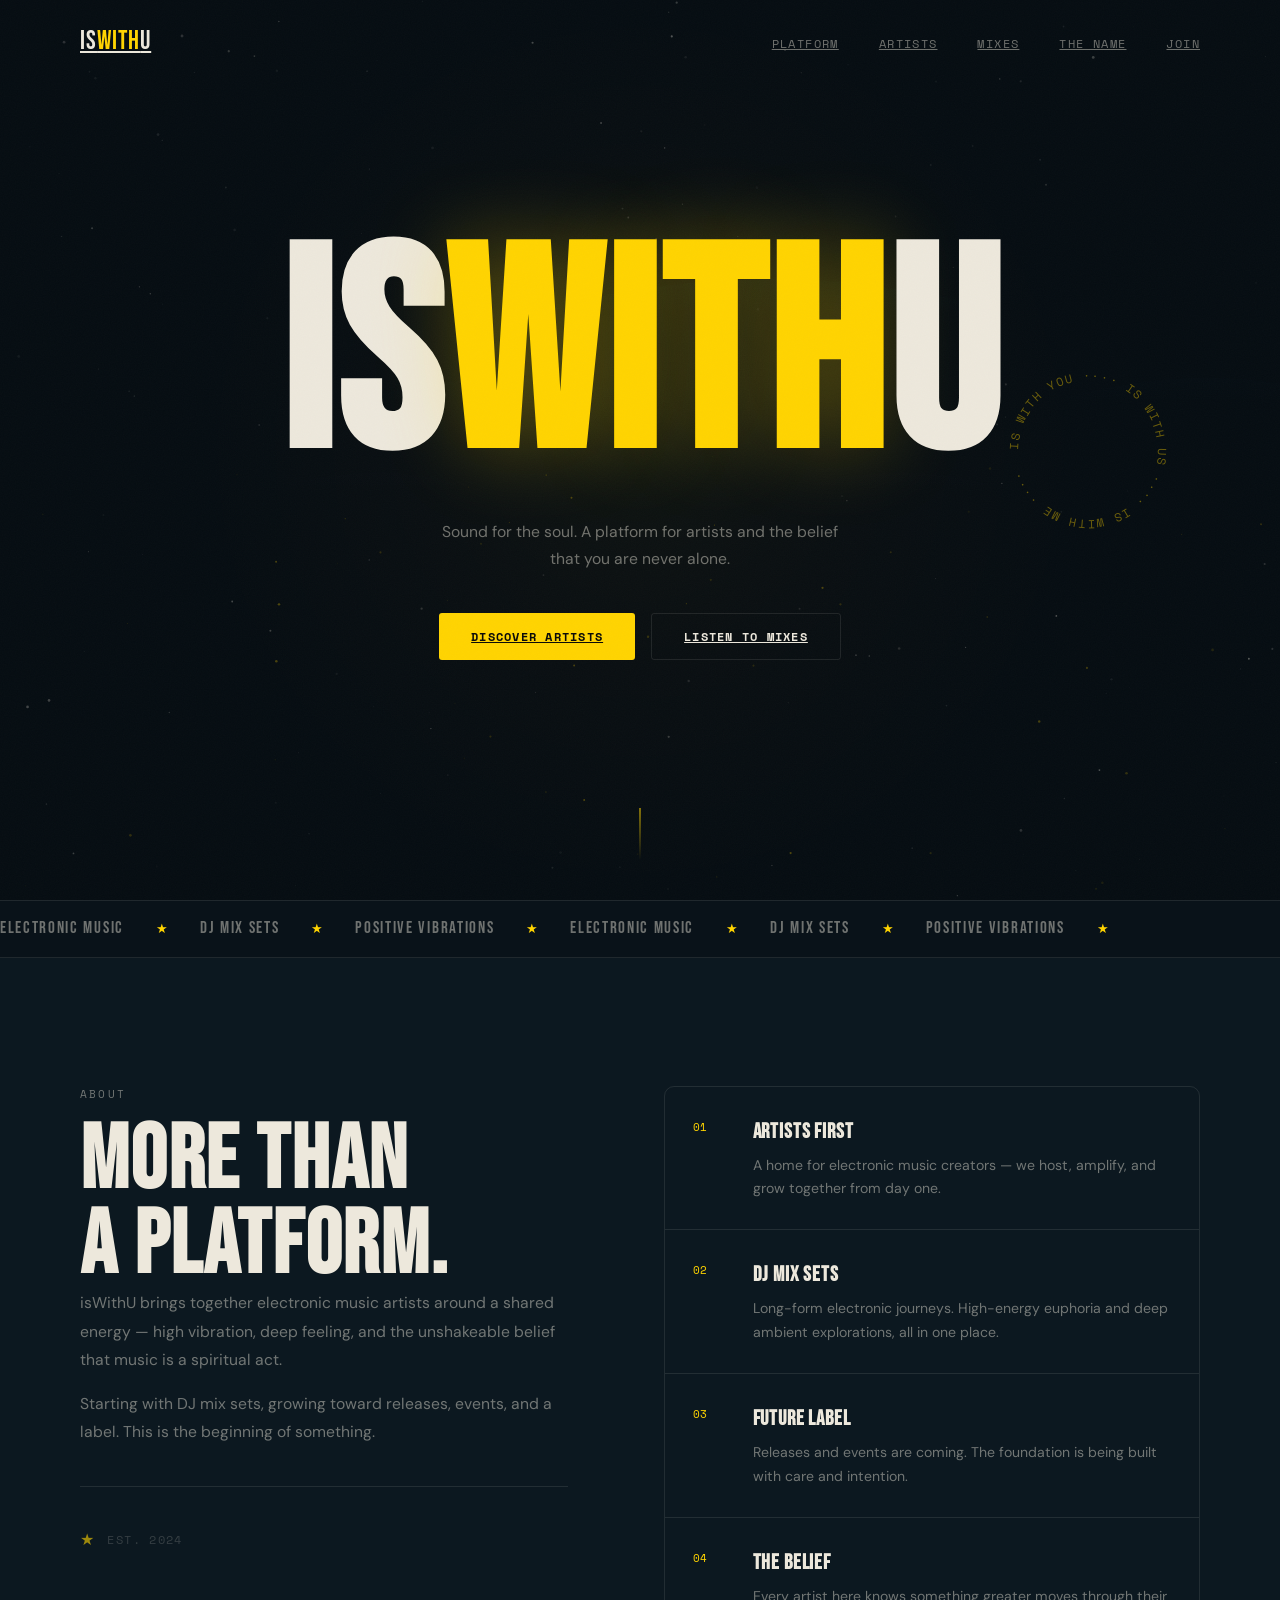
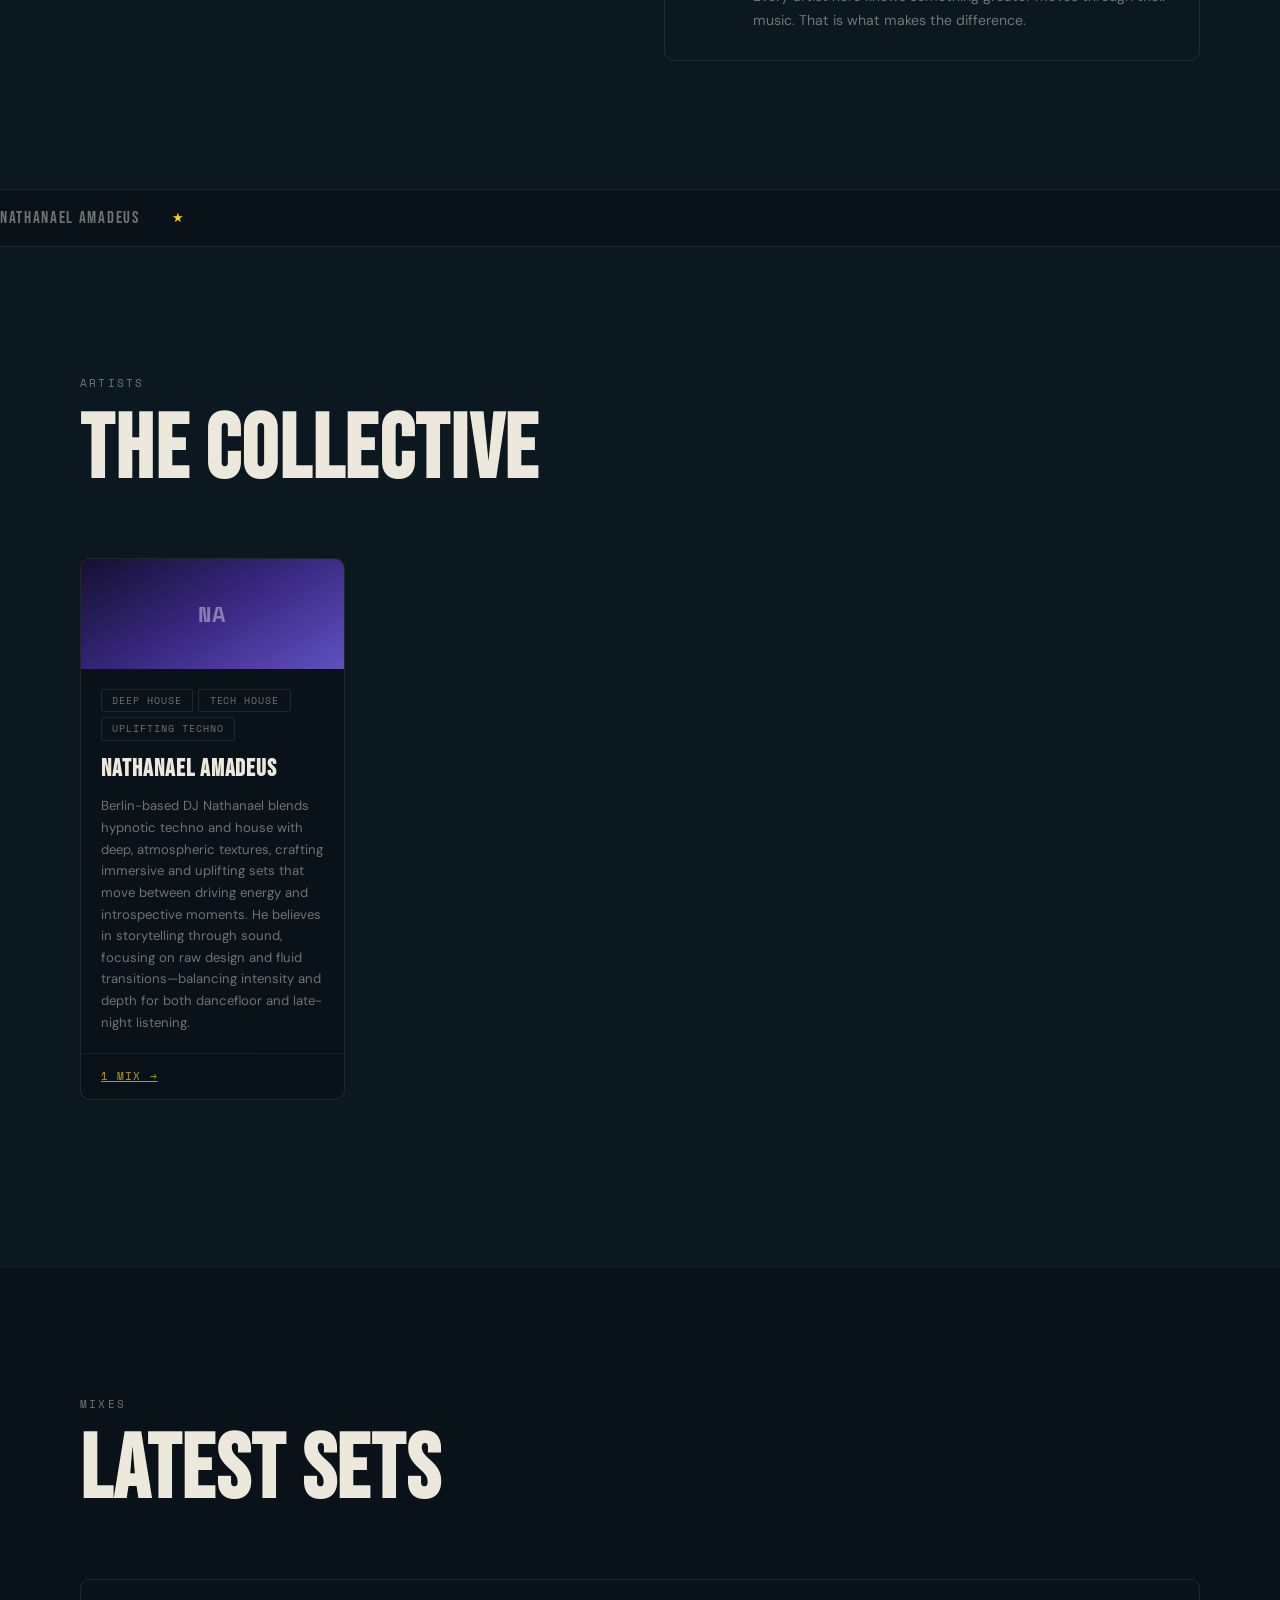
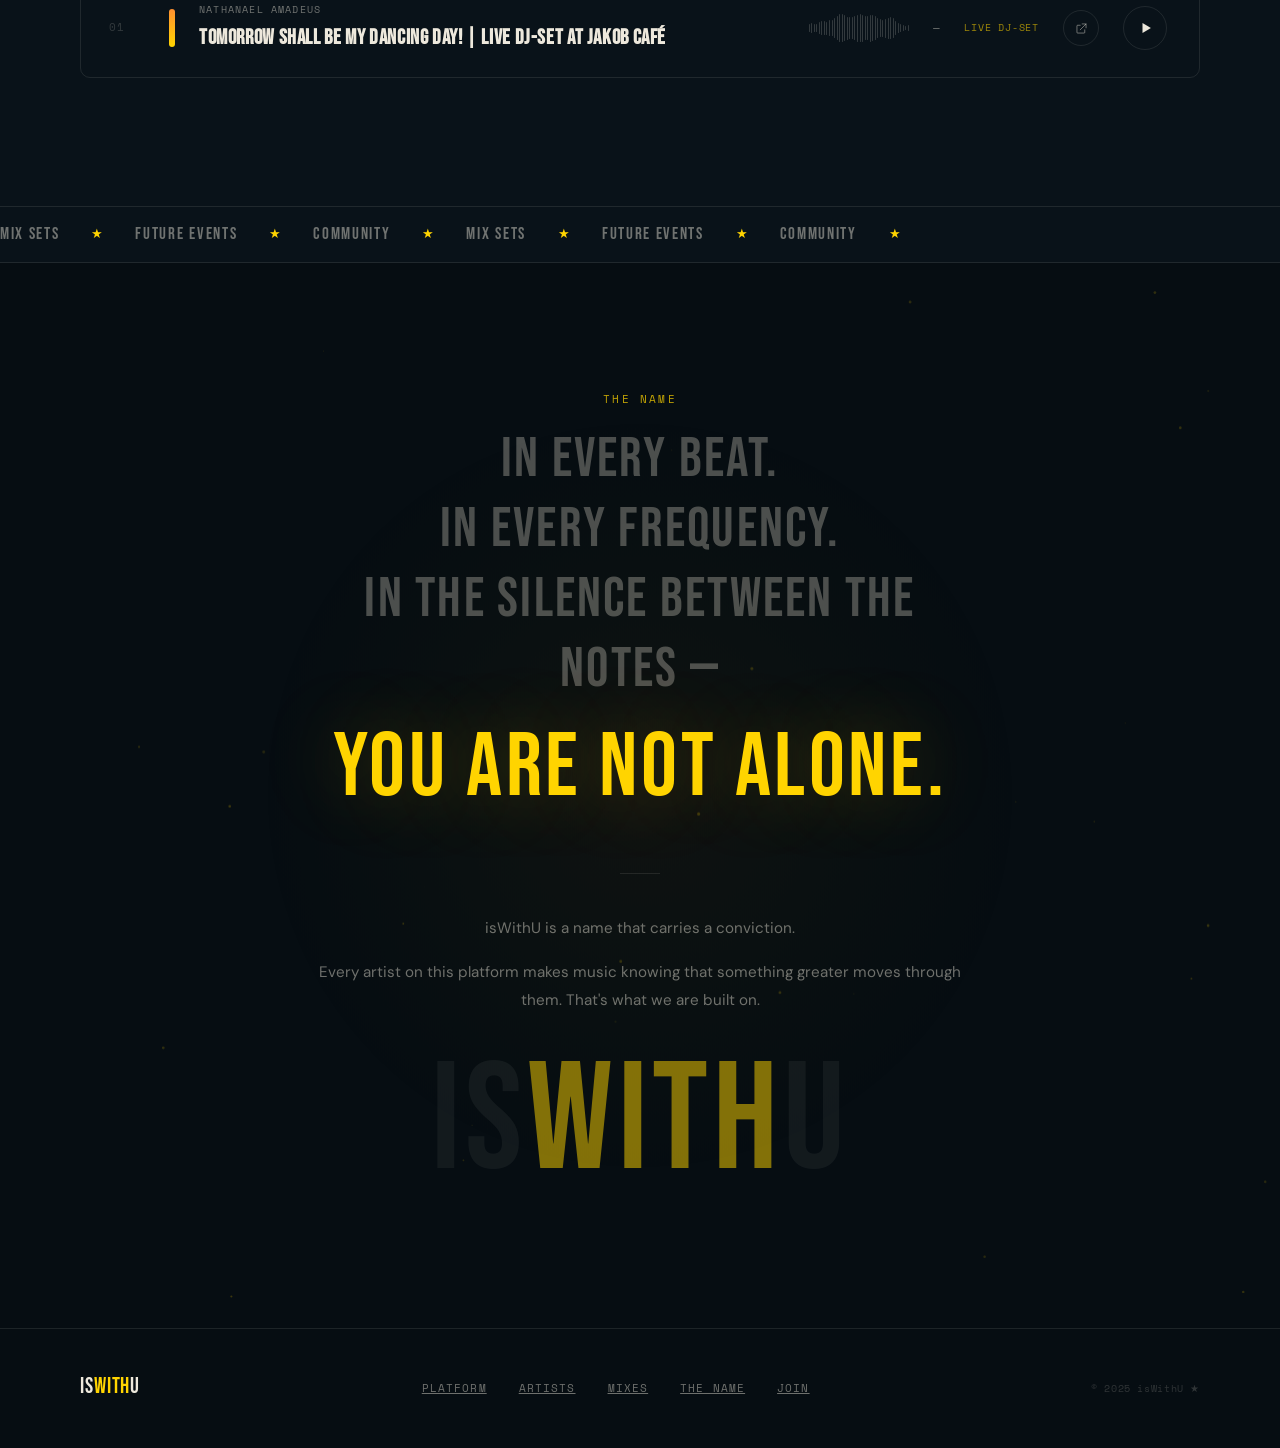
==== commit b83b1ba2: "wip" ====
--- a/index.html
+++ b/index.html
@@ -3,41 +3,22 @@
 <head>
   <meta charset="UTF-8" />
   <meta name="viewport" content="width=device-width, initial-scale=1.0" />
-  <title>isWithU — Electronic Music Platform</title>
-  <meta name="description" content="isWithU is an electronic music platform rooted in positive energy and the belief that you are never alone." />
+  <title>isWithU</title>
+  <meta name="description" content="isWithU is an platform rooted in positive energy and the belief that you are never alone." />
   <link rel="preconnect" href="https://fonts.googleapis.com" />
   <link href="https://fonts.googleapis.com/css2?family=Bebas+Neue&family=DM+Sans:ital,opsz,wght@0,9..40,300;0,9..40,400;0,9..40,500;1,9..40,300&family=Space+Mono:wght@400;700&display=swap" rel="stylesheet" />
   <link rel="stylesheet" href="style.css" />
 </head>
 <body>
 
-  <!-- ── CUSTOM EARTH CURSOR ── -->
-  <div id="cursor-earth" aria-hidden="true">
+  <!-- ── CUSTOM LIGHT BURST CURSOR ── -->
+  <div id="cursor-star" aria-hidden="true">
     <svg viewBox="0 0 30 30" xmlns="http://www.w3.org/2000/svg">
-      <defs>
-        <clipPath id="earthClip"><circle cx="15" cy="15" r="13"/></clipPath>
-      </defs>
-      <!-- Ocean -->
-      <circle cx="15" cy="15" r="13" fill="#1a6fa8"/>
-      <!-- Land masses -->
-      <g clip-path="url(#earthClip)" fill="#2d8f50">
-        <!-- Europe / Africa -->
-        <path d="M13,3 Q16,3 17,6 Q18,9 16,11 Q14,13 13,11 Q11,9 12,6 Z"/>
-        <path d="M12,12 Q15,11 16,14 Q17,18 15,21 Q13,23 11,21 Q9,18 10,15 Z"/>
-        <!-- Americas -->
-        <path d="M5,7 Q8,6 9,9 Q10,12 8,14 Q6,15 5,13 Q3,10 5,7Z"/>
-        <path d="M4,15 Q7,14 8,17 Q8,21 6,23 Q4,22 3,19 Q3,16 4,15Z"/>
-        <!-- Asia blob -->
-        <path d="M18,5 Q23,4 25,7 Q27,11 25,14 Q22,16 19,14 Q17,11 18,5Z"/>
-        <!-- Australia -->
-        <path d="M21,19 Q24,18 25,21 Q24,24 21,24 Q19,22 21,19Z"/>
-      </g>
-      <!-- Atmosphere highlight -->
-      <circle cx="15" cy="15" r="13" fill="none" stroke="rgba(255,255,255,0.15)" stroke-width="1"/>
-      <ellipse cx="11" cy="10" rx="3" ry="2" fill="rgba(255,255,255,0.08)" transform="rotate(-30 11 10)"/>
+      <!-- Four-pointed light burst -->
+      <polygon points="15,0 17,13 30,15 17,17 15,30 13,17 0,15 13,13" fill="#ffd400"/>
     </svg>
   </div>
-  <div id="cursor-ring-earth" aria-hidden="true"></div>
+  <div id="cursor-ring-star" aria-hidden="true"></div>
 
   <!-- ── NAV ── -->
   <nav id="nav">
@@ -87,7 +68,7 @@
     </div>
 
     <div class="hero-content">
-      <p class="hero-label cs">Electronic Music Platform</p>
+     <!-- <p class="hero-label cs">Electronic Music Platform</p> -->
       <h1 class="hero-wm">
         <span class="wm-w">is</span><em class="wm-g">With</em><span class="wm-w">U</span>
       </h1>
@@ -174,21 +155,7 @@
   <!-- ── TICKER 2 (RTL) ── -->
   <div class="ticker-band ticker-rtl" aria-hidden="true">
     <div class="ticker-track">
-      <span class="ticker-item">ORION DEPTH</span>
-      <span class="ticker-star">★</span>
-      <span class="ticker-item">LYRA WAVE</span>
-      <span class="ticker-star">★</span>
-      <span class="ticker-item">SOLA</span>
-      <span class="ticker-star">★</span>
-      <span class="ticker-item">ECHO SAINT</span>
-      <span class="ticker-star">★</span>
-      <span class="ticker-item">ORION DEPTH</span>
-      <span class="ticker-star">★</span>
-      <span class="ticker-item">LYRA WAVE</span>
-      <span class="ticker-star">★</span>
-      <span class="ticker-item">SOLA</span>
-      <span class="ticker-star">★</span>
-      <span class="ticker-item">ECHO SAINT</span>
+      <span class="ticker-item">Nathanael Amadeus</span>
       <span class="ticker-star">★</span>
     </div>
   </div>
@@ -204,66 +171,24 @@
 
         <article class="acard cs">
           <div class="acard-head ah-1">
-            <span class="ah-init">ON</span>
+            <span class="ah-init">NA</span>
           </div>
           <div class="acard-body">
             <div class="acard-genres">
-              <span class="gtag">Melodic Techno</span>
               <span class="gtag">Deep House</span>
-            </div>
-            <h3 class="acard-name">Orion Depth</h3>
-            <p class="acard-bio">Hypnotic journeys through melodic techno and deep house. Resident since 2023.</p>
-          </div>
-          <a href="#mixes" class="acard-cta">3 Mixes →</a>
+              <span class="gtag">Tech House</span>
+              <span class="gtag">Uplifting Techno</span>
+            </div>
+            <h3 class="acard-name">Nathanael Amadeus</h3>
+            <p class="acard-bio">Berlin-based DJ Nathanael blends hypnotic techno and house with deep, atmospheric textures, crafting immersive and
+            uplifting sets that move between driving energy and introspective moments. He believes in storytelling through sound,
+            focusing on raw design and fluid transitions—balancing intensity and depth for both dancefloor and late-night listening.</p>
+          </div>
+          <a href="#mixes" class="acard-cta">1 Mix →</a>
         </article>
 
-        <article class="acard cs">
-          <div class="acard-head ah-2">
-            <span class="ah-init">LW</span>
-          </div>
-          <div class="acard-body">
-            <div class="acard-genres">
-              <span class="gtag">Ambient</span>
-              <span class="gtag">Downtempo</span>
-            </div>
-            <h3 class="acard-name">Lyra Wave</h3>
-            <p class="acard-bio">Ambient textures and downtempo explorations for the still moments.</p>
-          </div>
-          <a href="#mixes" class="acard-cta">2 Mixes →</a>
-        </article>
-
-        <article class="acard cs">
-          <div class="acard-head ah-3">
-            <span class="ah-init">SL</span>
-          </div>
-          <div class="acard-body">
-            <div class="acard-genres">
-              <span class="gtag">Progressive House</span>
-              <span class="gtag">Euphoric</span>
-            </div>
-            <h3 class="acard-name">SOLA</h3>
-            <p class="acard-bio">Pure euphoria. Relentless climbs through progressive house and uplifting anthems.</p>
-          </div>
-          <a href="#mixes" class="acard-cta">4 Mixes →</a>
-        </article>
-
-        <article class="acard cs">
-          <div class="acard-head ah-4">
-            <span class="ah-init">ES</span>
-          </div>
-          <div class="acard-body">
-            <div class="acard-genres">
-              <span class="gtag">Organic Electronic</span>
-              <span class="gtag">Breakbeat</span>
-            </div>
-            <h3 class="acard-name">Echo Saint</h3>
-            <p class="acard-bio">Where organic sounds meet electronic precision. Live instruments, modern production.</p>
-          </div>
-          <a href="#mixes" class="acard-cta">2 Mixes →</a>
-        </article>
-
-      </div>
-      <p class="more-note cs">More artists joining — <a href="#join">stay in the loop ★</a></p>
+      </div>
+      <!-- <p class="more-note cs">More artists joining — <a href="#join">stay in the loop ★</a></p> -->
     </div>
   </section>
 
@@ -275,77 +200,21 @@
         <h2 class="sec-h">Latest Sets</h2>
       </div>
       <div class="mixes-table">
-
-        <div class="mix-row cs" data-playing="false">
+        <div class="mix-row cs" data-playing="false" data-sc-id="sc1">
           <span class="mn">01</span>
           <div class="mix-bar mb-1"></div>
           <div class="mix-info">
-            <span class="ma">SOLA</span>
-            <h3 class="mt">Morning Light Vol. 3</h3>
+            <span class="ma">Nathanael Amadeus</span>
+            <h3 class="mt">Tomorrow shall be my dancing day! | Live DJ-Set at Jakob Café</h3>
           </div>
           <div class="mix-wv" id="mw1"></div>
-          <span class="md">1:28:00</span>
-          <span class="mg">Uplifting House</span>
-          <button class="mplay" aria-label="Play">
-            <svg viewBox="0 0 20 20"><polygon points="5,3 17,10 5,17"/></svg>
-          </button>
-        </div>
-
-        <div class="mix-row cs" data-playing="false">
-          <span class="mn">02</span>
-          <div class="mix-bar mb-2"></div>
-          <div class="mix-info">
-            <span class="ma">Orion Depth</span>
-            <h3 class="mt">Deep Space Sessions #3</h3>
-          </div>
-          <div class="mix-wv" id="mw2"></div>
-          <span class="md">2:04:00</span>
-          <span class="mg">Melodic Techno</span>
-          <button class="mplay" aria-label="Play">
-            <svg viewBox="0 0 20 20"><polygon points="5,3 17,10 5,17"/></svg>
-          </button>
-        </div>
-
-        <div class="mix-row cs" data-playing="false">
-          <span class="mn">03</span>
-          <div class="mix-bar mb-3"></div>
-          <div class="mix-info">
-            <span class="ma">Lyra Wave</span>
-            <h3 class="mt">Still Waters</h3>
-          </div>
-          <div class="mix-wv" id="mw3"></div>
-          <span class="md">1:12:00</span>
-          <span class="mg">Ambient</span>
-          <button class="mplay" aria-label="Play">
-            <svg viewBox="0 0 20 20"><polygon points="5,3 17,10 5,17"/></svg>
-          </button>
-        </div>
-
-        <div class="mix-row cs" data-playing="false">
-          <span class="mn">04</span>
-          <div class="mix-bar mb-4"></div>
-          <div class="mix-info">
-            <span class="ma">Echo Saint</span>
-            <h3 class="mt">Sacred Energy Vol. 2</h3>
-          </div>
-          <div class="mix-wv" id="mw4"></div>
-          <span class="md">1:45:00</span>
-          <span class="mg">Organic Electronic</span>
-          <button class="mplay" aria-label="Play">
-            <svg viewBox="0 0 20 20"><polygon points="5,3 17,10 5,17"/></svg>
-          </button>
-        </div>
-
-        <div class="mix-row cs" data-playing="false">
-          <span class="mn">05</span>
-          <div class="mix-bar mb-1"></div>
-          <div class="mix-info">
-            <span class="ma">SOLA</span>
-            <h3 class="mt">High Vibration 001</h3>
-          </div>
-          <div class="mix-wv" id="mw5"></div>
-          <span class="md">1:55:00</span>
-          <span class="mg">Progressive</span>
+          <span class="md">—</span>
+          <span class="mg">Live DJ-Set</span>
+          <a class="mlink" href="https://soundcloud.com/nathanael_a/tomorrow-shall-be-my-dancing" target="_blank" rel="noopener" aria-label="Open on SoundCloud">
+            <svg viewBox="0 0 20 20" fill="none" stroke="currentColor" stroke-width="1.5" stroke-linecap="round" stroke-linejoin="round">
+              <path d="M11 3h6v6M17 3l-9 9M8 5H4a1 1 0 0 0-1 1v10a1 1 0 0 0 1 1h10a1 1 0 0 0 1-1v-4"/>
+            </svg>
+          </a>
           <button class="mplay" aria-label="Play">
             <svg viewBox="0 0 20 20"><polygon points="5,3 17,10 5,17"/></svg>
           </button>
@@ -360,15 +229,11 @@
     <div class="ticker-track">
       <span class="ticker-item">MIX SETS</span>
       <span class="ticker-star">★</span>
-      <span class="ticker-item">UPCOMING RELEASES</span>
-      <span class="ticker-star">★</span>
       <span class="ticker-item">FUTURE EVENTS</span>
       <span class="ticker-star">★</span>
       <span class="ticker-item">COMMUNITY</span>
       <span class="ticker-star">★</span>
       <span class="ticker-item">MIX SETS</span>
-      <span class="ticker-star">★</span>
-      <span class="ticker-item">UPCOMING RELEASES</span>
       <span class="ticker-star">★</span>
       <span class="ticker-item">FUTURE EVENTS</span>
       <span class="ticker-star">★</span>
@@ -400,6 +265,8 @@
   </section>
 
   <!-- ── JOIN ── -->
+
+  <!--
   <section id="join" class="sec">
     <div class="container">
       <div class="join-body cs">
@@ -413,22 +280,17 @@
         <p class="join-confirm" id="jc"></p>
         <div class="socials">
           <a href="#" class="soc">SoundCloud</a><span>·</span>
-          <a href="#" class="soc">Spotify</a><span>·</span>
-          <a href="#" class="soc">Apple Music</a><span>·</span>
-          <a href="#" class="soc">Bandcamp</a><span>·</span>
-          <a href="#" class="soc">Instagram</a><span>·</span>
-          <a href="#" class="soc">YouTube</a>
-        </div>
-      </div>
-    </div>
-  </section>
+        </div>
+      </div>
+    </div>
+  </section> -->
 
   <!-- ── FOOTER ── -->
   <footer class="footer">
     <div class="container footer-inner">
       <div>
         <span class="footer-logo">is<em>With</em>U</span>
-        <span class="footer-sub">Electronic Music Platform</span>
+      <!--  <span class="footer-sub">Electronic Music Platform</span> -->
       </div>
       <nav class="footer-nav">
         <a href="#about">Platform</a>
@@ -441,6 +303,14 @@
     </div>
   </footer>
 
+  <!-- ── SOUNDCLOUD HIDDEN PLAYERS ── -->
+  <div style="display:none" aria-hidden="true">
+    <iframe id="sc1"
+      src="https://w.soundcloud.com/player/?url=https%3A//api.soundcloud.com/tracks/2284142081&auto_play=false&color=%23ffd400"
+      allow="autoplay"></iframe>
+  </div>
+
+  <script src="https://w.soundcloud.com/player/api.js"></script>
   <script src="main.js"></script>
 </body>
 </html>
--- a/style.css
+++ b/style.css
@@ -48,7 +48,7 @@
 /* Hide cursor on touch devices */
 @media (hover: none) {
   body { cursor: auto; }
-  #cursor-earth, #cursor-ring-earth { display: none; }
+  #cursor-star, #cursor-ring-star { display: none; }
 }
 
 a, button { cursor: none; }
@@ -65,9 +65,9 @@
 }
 
 /* ══════════════════════════════════════════════
-   CUSTOM EARTH CURSOR
-══════════════════════════════════════════════ */
-#cursor-earth {
+   CUSTOM LIGHT BURST CURSOR
+══════════════════════════════════════════════ */
+#cursor-star {
   position: fixed;
   top: 0; left: 0;
   width: 26px; height: 26px;
@@ -77,23 +77,23 @@
   will-change: transform;
   transition: opacity 0.3s, width 0.2s, height 0.2s;
 }
-#cursor-earth svg {
+#cursor-star svg {
   width: 100%; height: 100%;
-  filter: drop-shadow(0 0 5px rgba(26,111,168,0.7)) drop-shadow(0 0 10px rgba(26,111,168,0.3));
-}
-#cursor-earth.hover {
+  filter: drop-shadow(0 0 5px rgba(255,212,0,0.9)) drop-shadow(0 0 14px rgba(255,212,0,0.4));
+}
+#cursor-star.hover {
   width: 38px; height: 38px;
 }
-#cursor-earth.hover svg {
-  filter: drop-shadow(0 0 8px rgba(26,111,168,0.9)) drop-shadow(0 0 18px rgba(45,143,80,0.5));
-}
-
-#cursor-ring-earth {
+#cursor-star.hover svg {
+  filter: drop-shadow(0 0 8px rgba(255,212,0,1)) drop-shadow(0 0 22px rgba(255,180,0,0.6));
+}
+
+#cursor-ring-star {
   position: fixed;
   top: 0; left: 0;
   width: 48px; height: 48px;
   border-radius: 50%;
-  border: 1px solid rgba(26,111,168,0.4);
+  border: 1px solid rgba(255,212,0,0.25);
   pointer-events: none;
   z-index: 9998;
   opacity: 0;
@@ -101,9 +101,9 @@
   transition: opacity 0.3s, width 0.25s, height 0.25s, border-color 0.25s;
   mix-blend-mode: exclusion;
 }
-#cursor-ring-earth.hover {
+#cursor-ring-star.hover {
   width: 64px; height: 64px;
-  border-color: rgba(45,200,255,0.55);
+  border-color: rgba(255,212,0,0.5);
 }
 
 /* ══════════════════════════════════════════════
@@ -624,7 +624,7 @@
 }
 .mix-row {
   display: grid;
-  grid-template-columns: 36px 6px 1fr auto auto auto 48px;
+  grid-template-columns: 36px 6px 1fr auto auto auto 36px 48px;
   align-items: center;
   gap: 1.5rem;
   padding: 1.4rem 1.75rem;
@@ -658,7 +658,7 @@
   font-size: 0.62rem;
   letter-spacing: 0.12em;
   text-transform: uppercase;
-  color: var(--dim);
+  color: var(--muted);
   margin-bottom: 0.2rem;
 }
 .mt {
@@ -728,6 +728,18 @@
 .mplay:hover { background: var(--gold); border-color: var(--gold); color: #0a0a08; transform: scale(1.08); }
 .mix-row.playing .mplay { background: var(--gold); border-color: var(--gold); color: #0a0a08; }
 .mplay svg { width: 14px; height: 14px; fill: currentColor; margin-left: 2px; }
+
+.mlink {
+  width: 36px; height: 36px;
+  border-radius: 50%;
+  border: 1px solid var(--border);
+  display: flex; align-items: center; justify-content: center;
+  color: var(--muted);
+  flex-shrink: 0;
+  transition: color 0.2s, border-color 0.2s;
+}
+.mlink:hover { color: var(--gold); border-color: var(--gold); }
+.mlink svg { width: 13px; height: 13px; }
 
 /* ══════════════════════════════════════════════
    MEANING
@@ -897,7 +909,7 @@
 @media (max-width: 900px) {
   .about-grid { grid-template-columns: 1fr; gap: 3rem; }
   .mix-wv { display: none; }
-  .mix-row { grid-template-columns: 36px 6px 1fr auto 48px; }
+  .mix-row { grid-template-columns: 36px 6px 1fr auto 36px 48px; }
   .mg { display: none; }
 }
 
@@ -907,11 +919,12 @@
   .burger { display: flex; }
   .artists-grid { grid-template-columns: 1fr; }
   .mix-row {
-    grid-template-columns: 6px 1fr auto 44px;
+    grid-template-columns: 6px 1fr auto 36px 44px;
     gap: 1rem;
     padding: 1.2rem;
   }
   .mn { display: none; }
+  .md { display: none; }
   .footer-inner { flex-direction: column; align-items: flex-start; }
 }
 
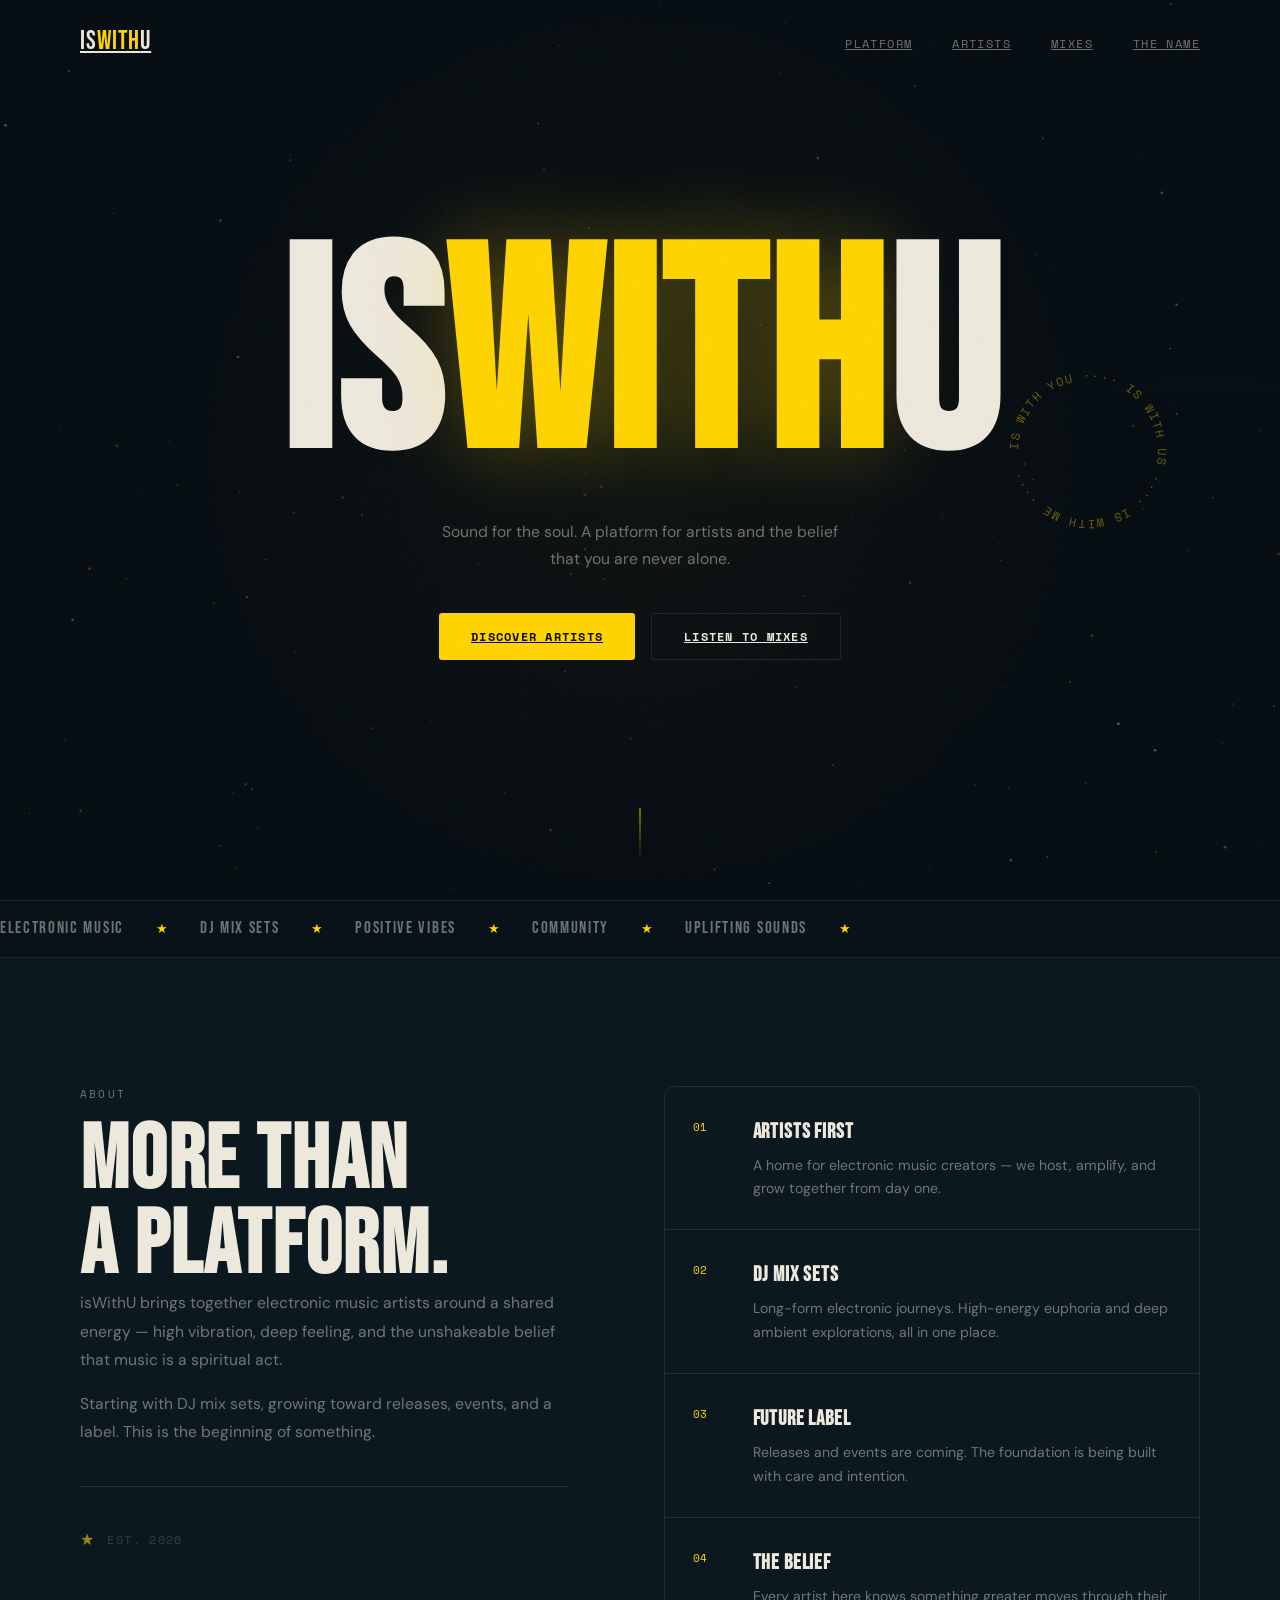
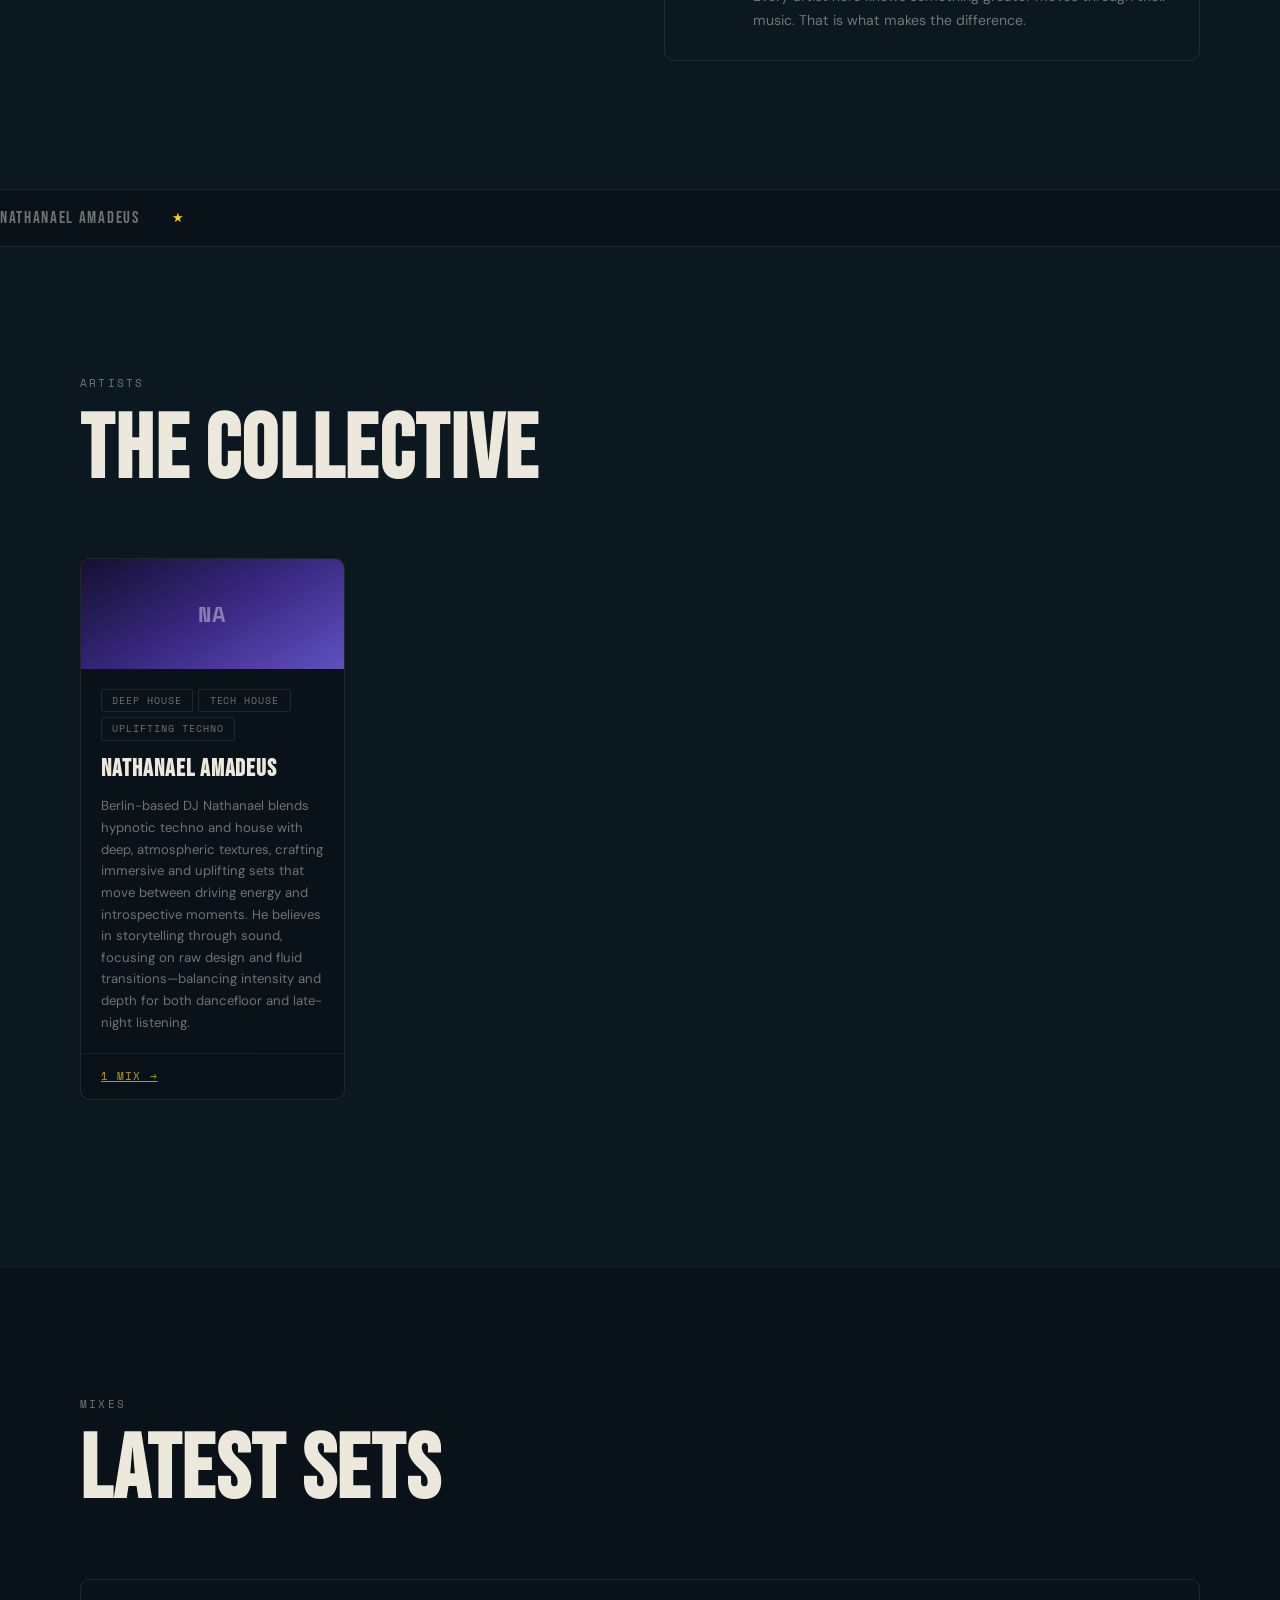
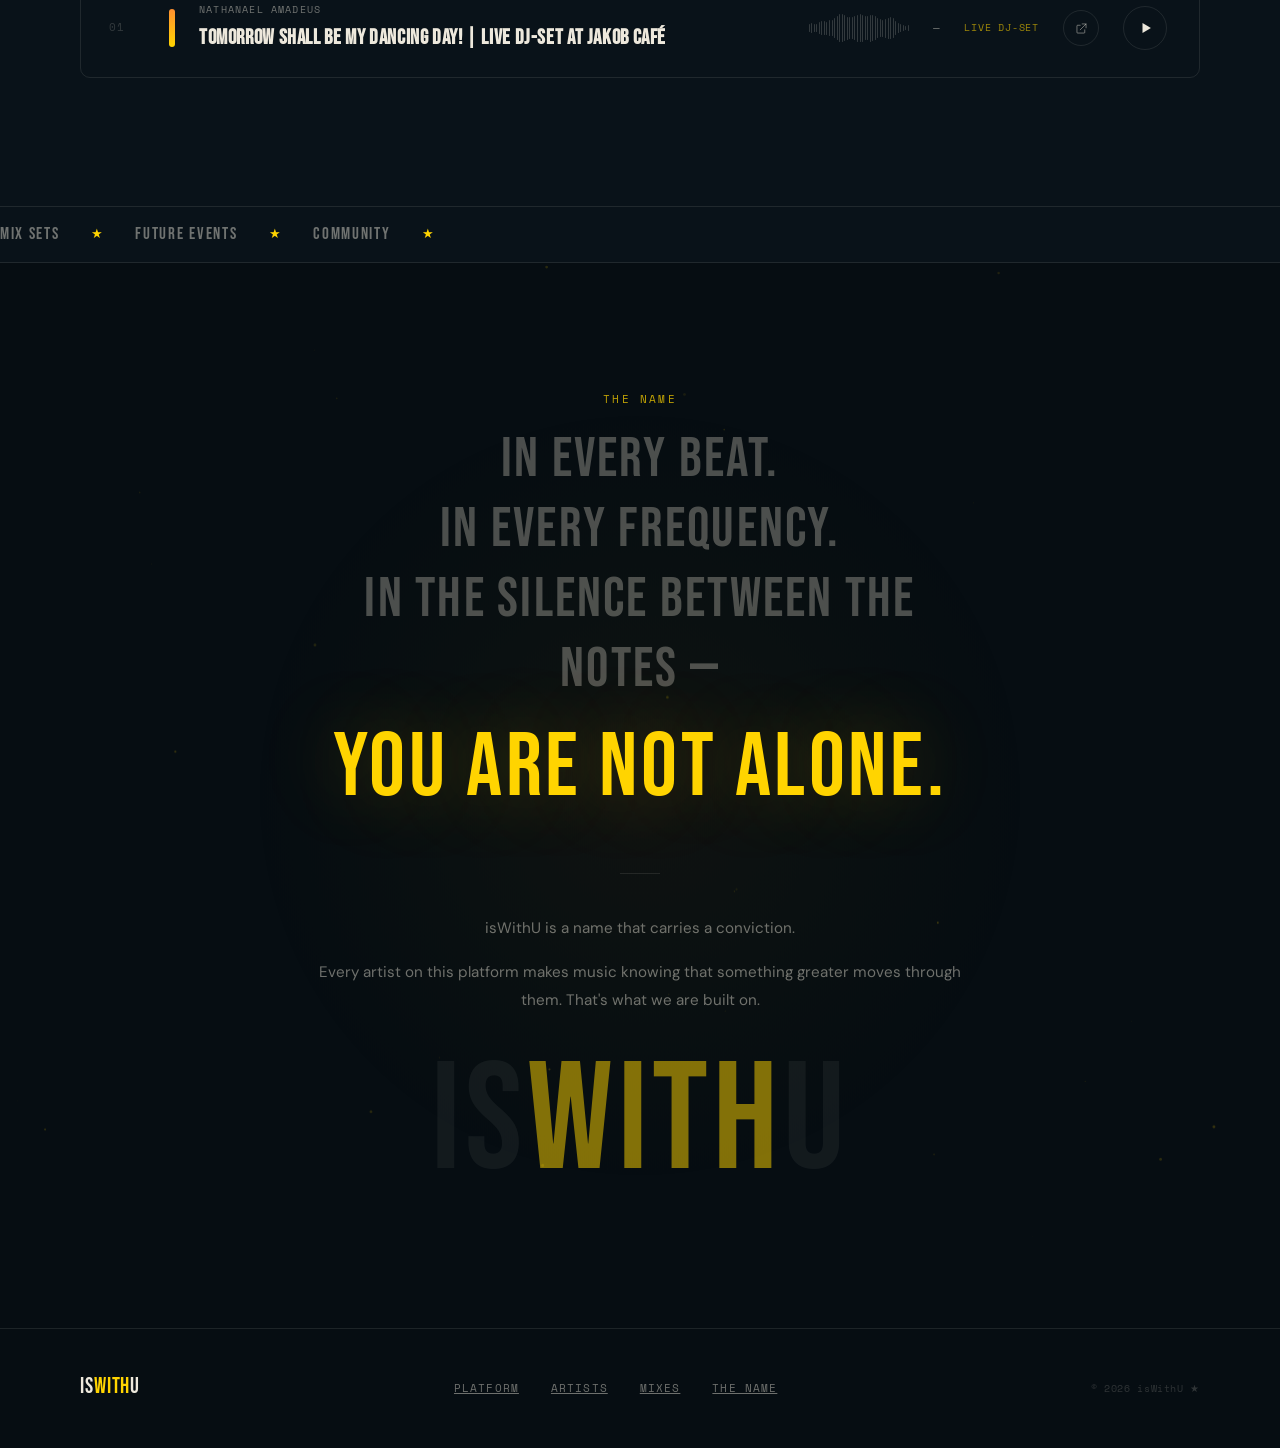
==== commit a9f48d9f: "Merge pull request #1 from nrudolph/version1 Version1" ====
--- a/index.html
+++ b/index.html
@@ -29,7 +29,7 @@
         <li><a href="#artists">Artists</a></li>
         <li><a href="#mixes">Mixes</a></li>
         <li><a href="#meaning">The Name</a></li>
-        <li><a href="#join">Join</a></li>
+       <!-- <li><a href="#join">Join</a></li> -->
       </ul>
       <button class="burger" id="burger" aria-label="Open menu">
         <span></span><span></span>
@@ -45,7 +45,7 @@
       <a href="#artists" class="mob-a">Artists</a>
       <a href="#mixes"   class="mob-a">Mixes</a>
       <a href="#meaning" class="mob-a">The Name</a>
-      <a href="#join"    class="mob-a">Join</a>
+    <!-- <a href="#join"    class="mob-a">Join</a> -->
     </nav>
   </div>
 
@@ -91,13 +91,11 @@
       <span class="ticker-star">★</span>
       <span class="ticker-item">DJ MIX SETS</span>
       <span class="ticker-star">★</span>
-      <span class="ticker-item">POSITIVE VIBRATIONS</span>
-      <span class="ticker-star">★</span>
-      <span class="ticker-item">ELECTRONIC MUSIC</span>
-      <span class="ticker-star">★</span>
-      <span class="ticker-item">DJ MIX SETS</span>
-      <span class="ticker-star">★</span>
-      <span class="ticker-item">POSITIVE VIBRATIONS</span>
+      <span class="ticker-item">POSITIVE VIBES</span>
+      <span class="ticker-star">★</span>
+      <span class="ticker-item">COMMUNITY</span>
+      <span class="ticker-star">★</span>
+      <span class="ticker-item">UPLIFTING SOUNDS</span>
       <span class="ticker-star">★</span>
     </div>
   </div>
@@ -113,7 +111,7 @@
           <p class="body-text cs">Starting with DJ mix sets, growing toward releases, events, and a label. This is the beginning of something.</p>
           <div class="about-badge cs">
             <div class="ab-center">★</div>
-            <span>est. 2024</span>
+            <span>est. 2026</span>
           </div>
         </div>
         <div class="about-right">
@@ -233,12 +231,6 @@
       <span class="ticker-star">★</span>
       <span class="ticker-item">COMMUNITY</span>
       <span class="ticker-star">★</span>
-      <span class="ticker-item">MIX SETS</span>
-      <span class="ticker-star">★</span>
-      <span class="ticker-item">FUTURE EVENTS</span>
-      <span class="ticker-star">★</span>
-      <span class="ticker-item">COMMUNITY</span>
-      <span class="ticker-star">★</span>
     </div>
   </div>
 
@@ -297,9 +289,9 @@
         <a href="#artists">Artists</a>
         <a href="#mixes">Mixes</a>
         <a href="#meaning">The Name</a>
-        <a href="#join">Join</a>
+      <!--  <a href="#join">Join</a> -->
       </nav>
-      <span class="footer-copy">© 2025 isWithU ★</span>
+      <span class="footer-copy">© 2026 isWithU ★</span>
     </div>
   </footer>
 
--- a/style.css
+++ b/style.css
@@ -371,7 +371,7 @@
 }
 .hero-wm {
   font-family: var(--head);
-  font-size: clamp(6rem, 22vw, 18rem);
+  font-size: clamp(3.5rem, 22vw, 18rem);
   letter-spacing: 0.01em;
   line-height: 0.88;
   margin-bottom: 2rem;
@@ -919,7 +919,7 @@
   .burger { display: flex; }
   .artists-grid { grid-template-columns: 1fr; }
   .mix-row {
-    grid-template-columns: 6px 1fr auto 36px 44px;
+    grid-template-columns: 6px 1fr 36px 44px;
     gap: 1rem;
     padding: 1.2rem;
   }
@@ -933,4 +933,6 @@
   .hero-btns { flex-direction: column; align-items: center; }
   .join-form { flex-direction: column; }
   .footer-nav { gap: 1rem; }
-}
+  .mlink { display: none; }
+  .mix-row { grid-template-columns: 6px 1fr 44px; }
+}
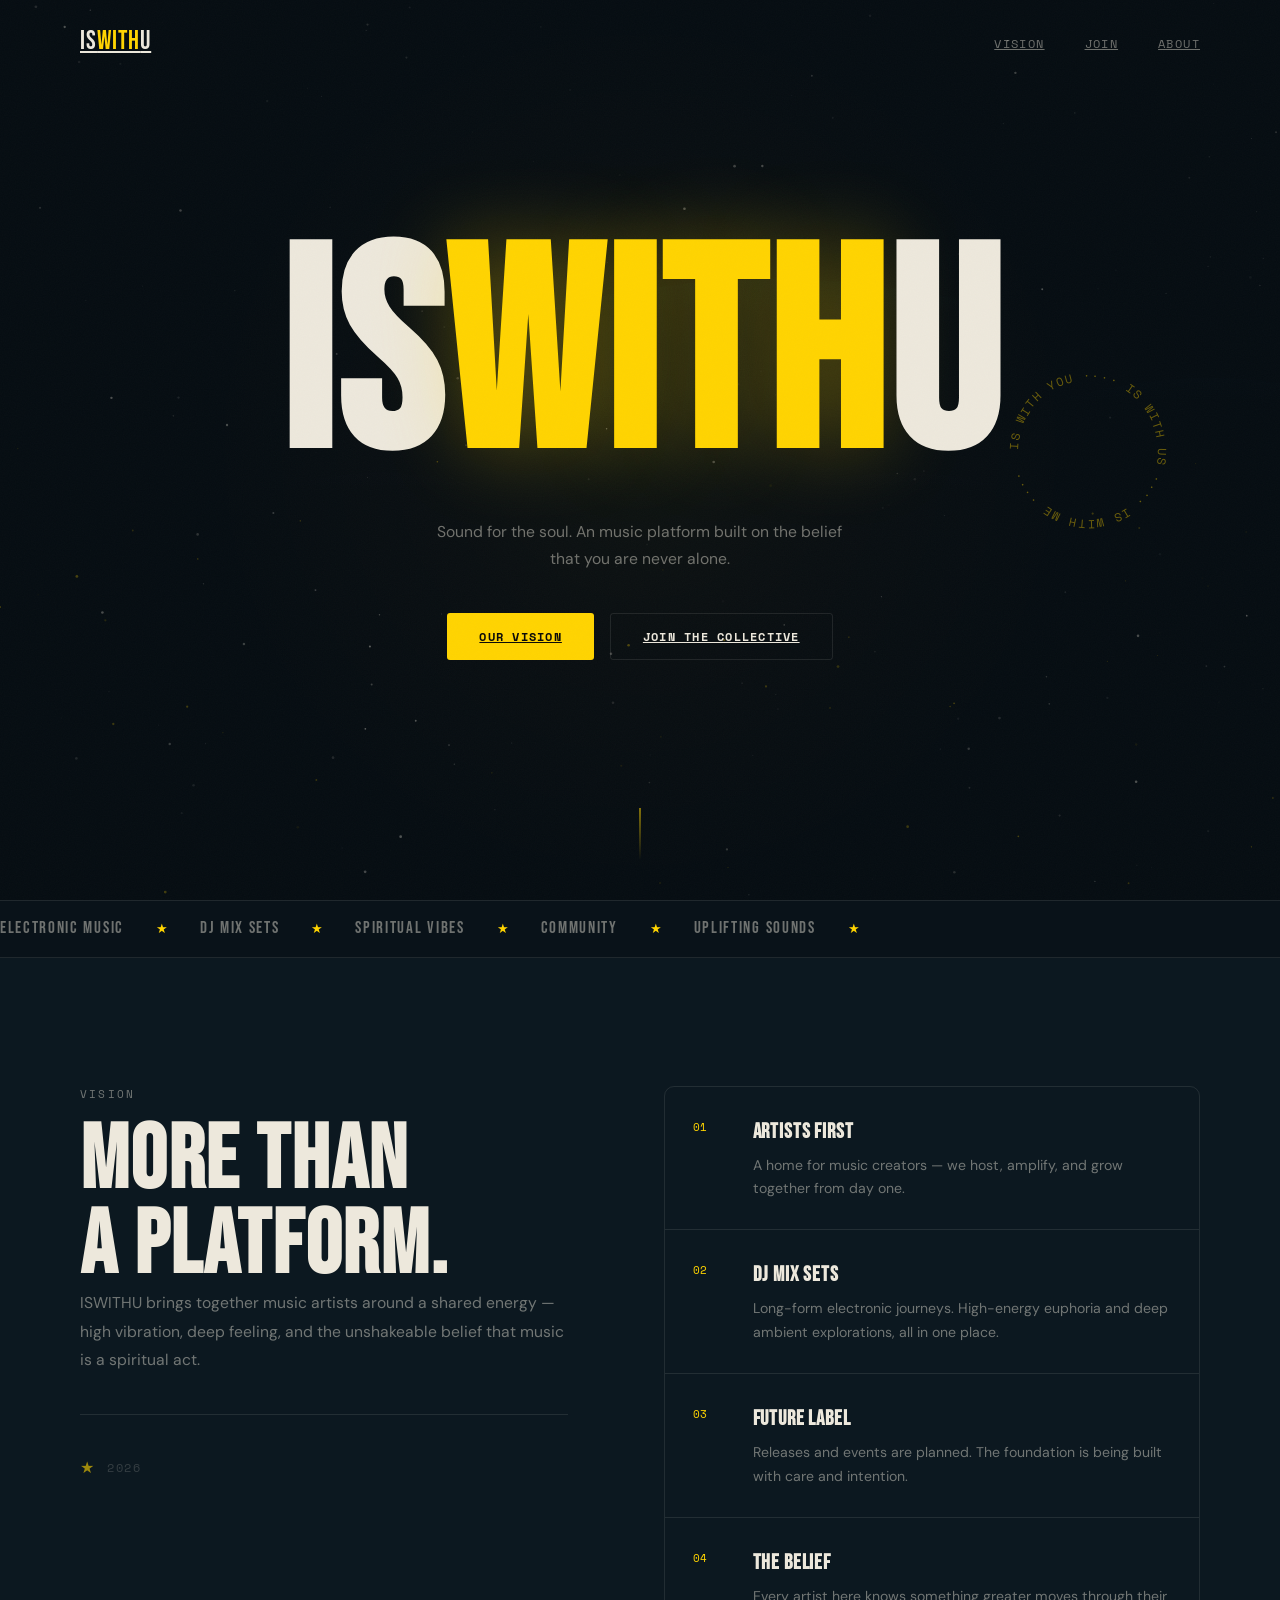
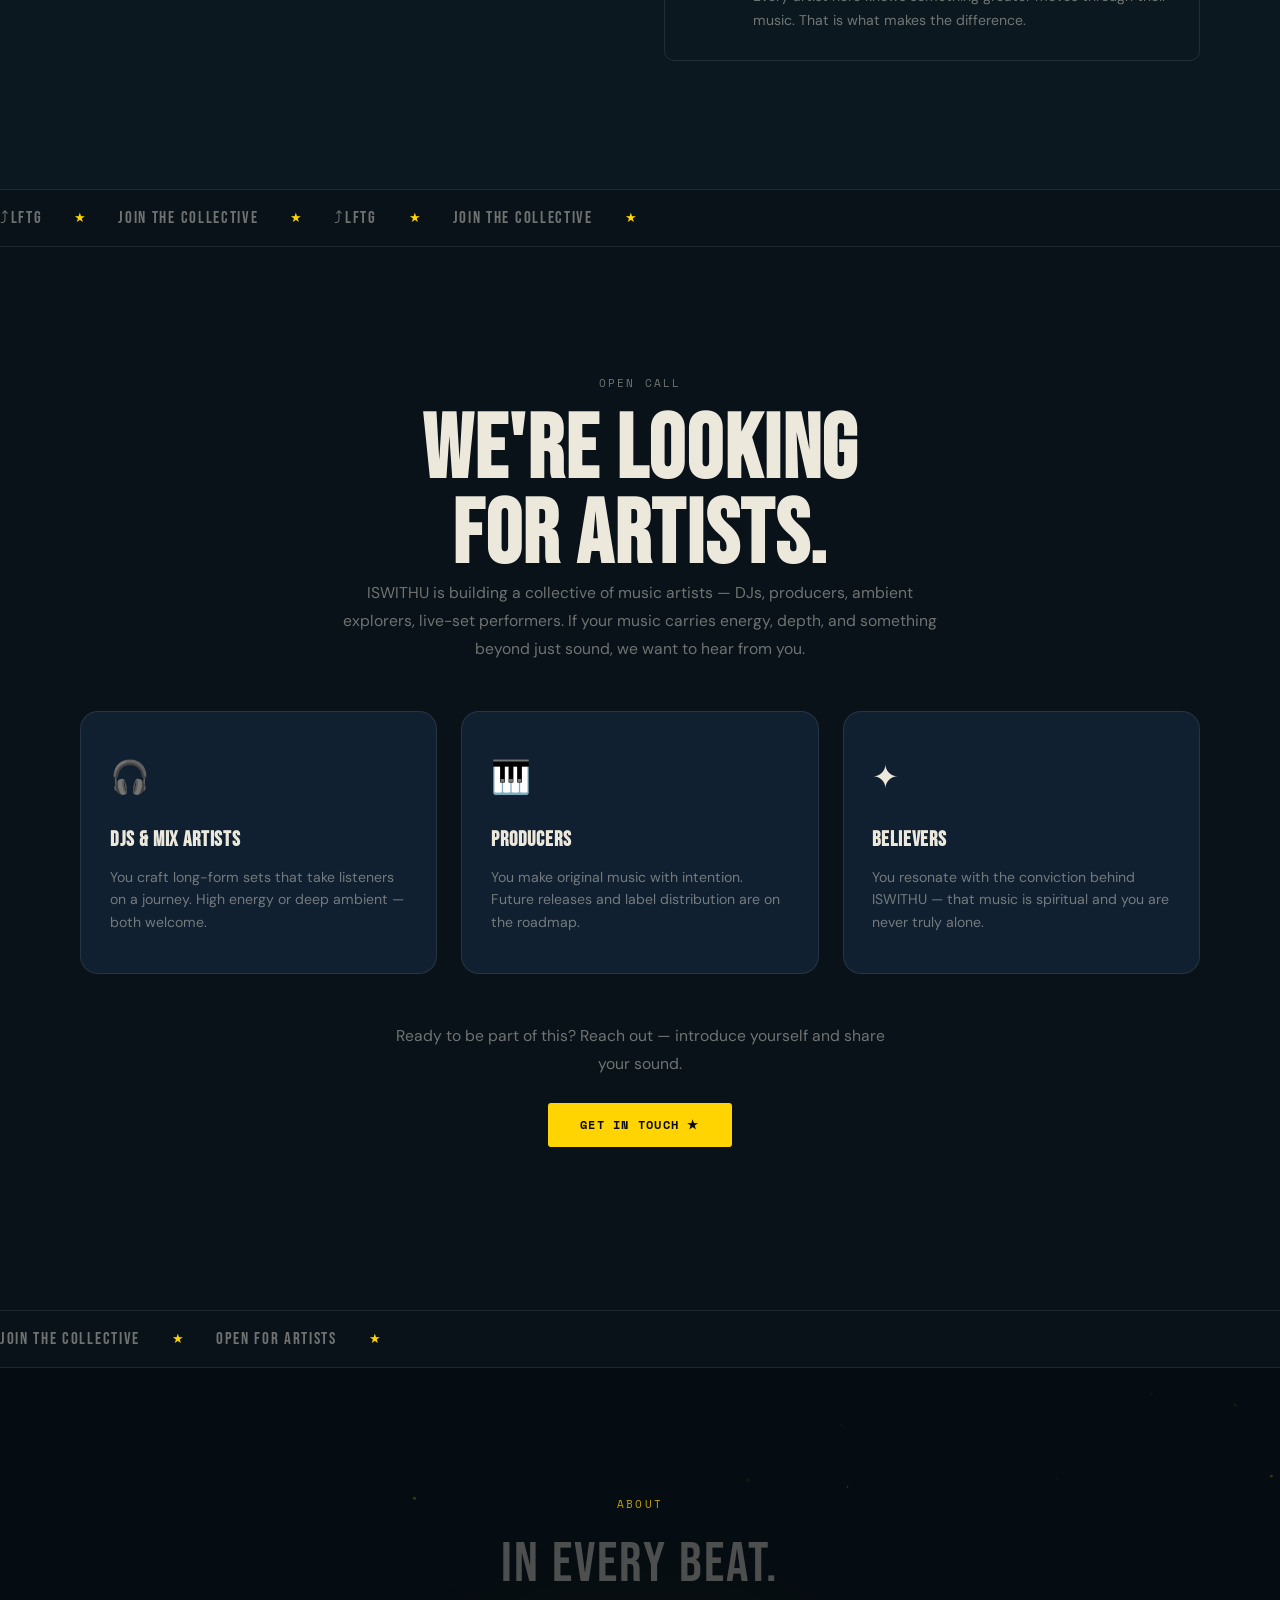
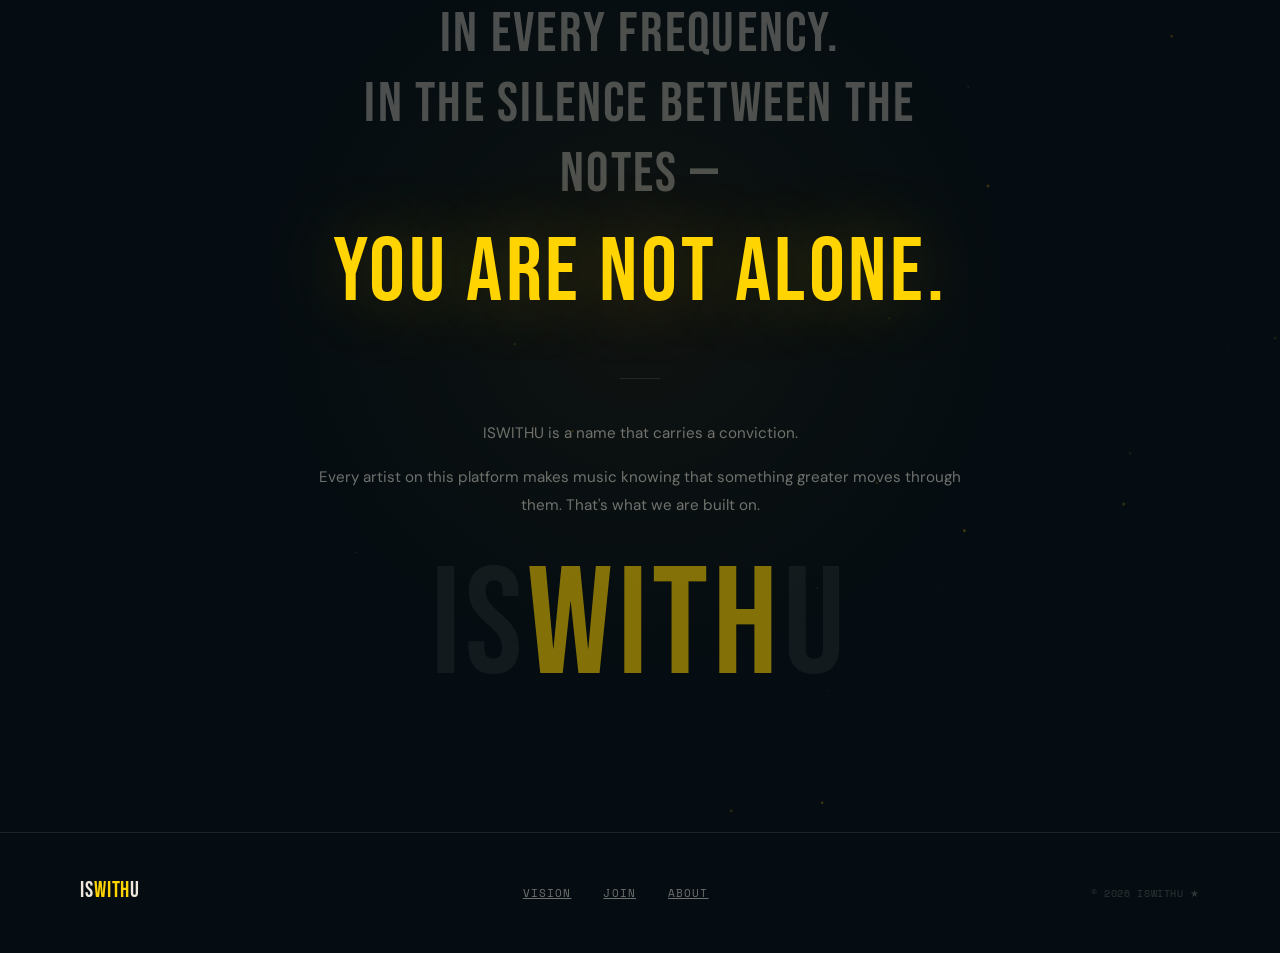
==== commit 0baf47d5: "latest changes" ====
--- a/index.html
+++ b/index.html
@@ -3,19 +3,19 @@
 <head>
   <meta charset="UTF-8" />
   <meta name="viewport" content="width=device-width, initial-scale=1.0" />
-  <title>isWithU</title>
-  <meta name="description" content="isWithU is an platform rooted in positive energy and the belief that you are never alone." />
+  <title>ISWITHU</title>
+  <meta name="description" content="ISWITHU is an platform rooted in spiritual energy and the belief that you are never alone." />
   <link rel="preconnect" href="https://fonts.googleapis.com" />
   <link href="https://fonts.googleapis.com/css2?family=Bebas+Neue&family=DM+Sans:ital,opsz,wght@0,9..40,300;0,9..40,400;0,9..40,500;1,9..40,300&family=Space+Mono:wght@400;700&display=swap" rel="stylesheet" />
   <link rel="stylesheet" href="style.css" />
 </head>
 <body>
 
-  <!-- ── CUSTOM LIGHT BURST CURSOR ── -->
+  <!-- ── CUSTOM HEART CURSOR ── -->
   <div id="cursor-star" aria-hidden="true">
     <svg viewBox="0 0 30 30" xmlns="http://www.w3.org/2000/svg">
-      <!-- Four-pointed light burst -->
-      <polygon points="15,0 17,13 30,15 17,17 15,30 13,17 0,15 13,13" fill="#ffd400"/>
+      <!-- Yellow heart -->
+      <path d="M15,26 C15,26 3,18 3,10 C3,6 6,3 10,3 C12.5,3 14.5,4.5 15,6 C15.5,4.5 17.5,3 20,3 C24,3 27,6 27,10 C27,18 15,26 15,26Z" fill="#ffd400"/>
     </svg>
   </div>
   <div id="cursor-ring-star" aria-hidden="true"></div>
@@ -25,11 +25,9 @@
     <div class="nav-inner">
       <a class="nav-logo" href="#hero">is<em>With</em>U</a>
       <ul class="nav-links">
-        <li><a href="#about">Platform</a></li>
-        <li><a href="#artists">Artists</a></li>
-        <li><a href="#mixes">Mixes</a></li>
-        <li><a href="#meaning">The Name</a></li>
-       <!-- <li><a href="#join">Join</a></li> -->
+        <li><a href="#about">Vision</a></li>
+        <li><a href="#join">Join</a></li>
+        <li><a href="#meaning">About</a></li>
       </ul>
       <button class="burger" id="burger" aria-label="Open menu">
         <span></span><span></span>
@@ -41,11 +39,9 @@
   <div class="mob" id="mob">
     <button class="mob-x" id="mobX">✕</button>
     <nav>
-      <a href="#about"   class="mob-a">Platform</a>
-      <a href="#artists" class="mob-a">Artists</a>
-      <a href="#mixes"   class="mob-a">Mixes</a>
-      <a href="#meaning" class="mob-a">The Name</a>
-    <!-- <a href="#join"    class="mob-a">Join</a> -->
+      <a href="#about"   class="mob-a">Vision</a>
+      <a href="#join"    class="mob-a">Join</a>
+      <a href="#meaning" class="mob-a">About</a>
     </nav>
   </div>
 
@@ -72,10 +68,10 @@
       <h1 class="hero-wm">
         <span class="wm-w">is</span><em class="wm-g">With</em><span class="wm-w">U</span>
       </h1>
-      <p class="hero-sub cs">Sound for the soul. A platform for artists and the belief<br>that you are never alone.</p>
+      <p class="hero-sub cs">Sound for the soul. An music platform built on the belief<br>that you are never alone.</p>
       <div class="hero-btns cs">
-        <a href="#artists" class="btn btn-gold">Discover Artists</a>
-        <a href="#mixes"   class="btn btn-outline">Listen to Mixes</a>
+        <a href="#about" class="btn btn-gold">Our Vision</a>
+        <a href="#join"  class="btn btn-outline">Join the Collective</a>
       </div>
     </div>
 
@@ -91,7 +87,7 @@
       <span class="ticker-star">★</span>
       <span class="ticker-item">DJ MIX SETS</span>
       <span class="ticker-star">★</span>
-      <span class="ticker-item">POSITIVE VIBES</span>
+      <span class="ticker-item">SPIRITUAL VIBES</span>
       <span class="ticker-star">★</span>
       <span class="ticker-item">COMMUNITY</span>
       <span class="ticker-star">★</span>
@@ -100,18 +96,17 @@
     </div>
   </div>
 
-  <!-- ── PLATFORM / ABOUT ── -->
+  <!-- ── PLATFORM / Vision ── -->
   <section id="about" class="sec">
     <div class="container">
       <div class="about-grid">
         <div class="about-left">
-          <span class="label cs">About</span>
+          <span class="label cs">Vision</span>
           <h2 class="sec-h cs">More than<br/>a platform.</h2>
-          <p class="body-text cs">isWithU brings together electronic music artists around a shared energy — high vibration, deep feeling, and the unshakeable belief that music is a spiritual act.</p>
-          <p class="body-text cs">Starting with DJ mix sets, growing toward releases, events, and a label. This is the beginning of something.</p>
+          <p class="body-text cs">ISWITHU brings together music artists around a shared energy — high vibration, deep feeling, and the unshakeable belief that music is a spiritual act.</p>
           <div class="about-badge cs">
             <div class="ab-center">★</div>
-            <span>est. 2026</span>
+            <span>2026</span>
           </div>
         </div>
         <div class="about-right">
@@ -120,7 +115,7 @@
               <span class="f-num">01</span>
               <div>
                 <h3 class="f-title">Artists First</h3>
-                <p>A home for electronic music creators — we host, amplify, and grow together from day one.</p>
+                <p>A home for music creators — we host, amplify, and grow together from day one.</p>
               </div>
             </div>
             <div class="feature cs">
@@ -134,7 +129,7 @@
               <span class="f-num">03</span>
               <div>
                 <h3 class="f-title">Future Label</h3>
-                <p>Releases and events are coming. The foundation is being built with care and intention.</p>
+                <p>Releases and events are planned. The foundation is being built with care and intention.</p>
               </div>
             </div>
             <div class="feature cs">
@@ -153,71 +148,48 @@
   <!-- ── TICKER 2 (RTL) ── -->
   <div class="ticker-band ticker-rtl" aria-hidden="true">
     <div class="ticker-track">
-      <span class="ticker-item">Nathanael Amadeus</span>
-      <span class="ticker-star">★</span>
-    </div>
-  </div>
-
-  <!-- ── ARTISTS ── -->
-  <section id="artists" class="sec">
+      <span class="ticker-item">⤴LFTG</span>
+      <span class="ticker-star">★</span>
+      <span class="ticker-item">JOIN THE COLLECTIVE</span>
+      <span class="ticker-star">★</span>
+      <span class="ticker-item">⤴LFTG</span>
+      <span class="ticker-star">★</span>
+      <span class="ticker-item">JOIN THE COLLECTIVE</span>
+      <span class="ticker-star">★</span>
+    </div>
+  </div>
+
+  <!-- ── JOIN THE COLLECTIVE ── -->
+  <section id="join" class="sec sec-deeper">
     <div class="container">
-      <div class="sec-head cs">
-        <span class="label">Artists</span>
-        <h2 class="sec-h">The Collective</h2>
-      </div>
-      <div class="artists-grid">
-
-        <article class="acard cs">
-          <div class="acard-head ah-1">
-            <span class="ah-init">NA</span>
-          </div>
-          <div class="acard-body">
-            <div class="acard-genres">
-              <span class="gtag">Deep House</span>
-              <span class="gtag">Tech House</span>
-              <span class="gtag">Uplifting Techno</span>
-            </div>
-            <h3 class="acard-name">Nathanael Amadeus</h3>
-            <p class="acard-bio">Berlin-based DJ Nathanael blends hypnotic techno and house with deep, atmospheric textures, crafting immersive and
-            uplifting sets that move between driving energy and introspective moments. He believes in storytelling through sound,
-            focusing on raw design and fluid transitions—balancing intensity and depth for both dancefloor and late-night listening.</p>
-          </div>
-          <a href="#mixes" class="acard-cta">1 Mix →</a>
-        </article>
-
-      </div>
-      <!-- <p class="more-note cs">More artists joining — <a href="#join">stay in the loop ★</a></p> -->
-    </div>
-  </section>
-
-  <!-- ── MIXES ── -->
-  <section id="mixes" class="sec sec-deeper">
-    <div class="container">
-      <div class="sec-head cs">
-        <span class="label">Mixes</span>
-        <h2 class="sec-h">Latest Sets</h2>
-      </div>
-      <div class="mixes-table">
-        <div class="mix-row cs" data-playing="false" data-sc-id="sc1">
-          <span class="mn">01</span>
-          <div class="mix-bar mb-1"></div>
-          <div class="mix-info">
-            <span class="ma">Nathanael Amadeus</span>
-            <h3 class="mt">Tomorrow shall be my dancing day! | Live DJ-Set at Jakob Café</h3>
-          </div>
-          <div class="mix-wv" id="mw1"></div>
-          <span class="md">—</span>
-          <span class="mg">Live DJ-Set</span>
-          <a class="mlink" href="https://soundcloud.com/nathanael_a/tomorrow-shall-be-my-dancing" target="_blank" rel="noopener" aria-label="Open on SoundCloud">
-            <svg viewBox="0 0 20 20" fill="none" stroke="currentColor" stroke-width="1.5" stroke-linecap="round" stroke-linejoin="round">
-              <path d="M11 3h6v6M17 3l-9 9M8 5H4a1 1 0 0 0-1 1v10a1 1 0 0 0 1 1h10a1 1 0 0 0 1-1v-4"/>
-            </svg>
-          </a>
-          <button class="mplay" aria-label="Play">
-            <svg viewBox="0 0 20 20"><polygon points="5,3 17,10 5,17"/></svg>
-          </button>
-        </div>
-
+      <div class="join-collective cs">
+        <span class="label">Open Call</span>
+        <h2 class="sec-h">We're looking<br/>for artists.</h2>
+        <p class="body-text" style="max-width:600px; margin:0 auto 2rem;">ISWITHU is building a collective of music artists — DJs, producers, ambient explorers, live-set performers. If your music carries energy, depth, and something beyond just sound, we want to hear from you.</p>
+
+        <div class="join-what">
+          <div class="join-card cs">
+            <span class="jc-icon">🎧</span>
+            <h3 class="f-title">DJs & Mix Artists</h3>
+            <p>You craft long-form sets that take listeners on a journey. High energy or deep ambient — both welcome.</p>
+          </div>
+          <div class="join-card cs">
+            <span class="jc-icon">🎹</span>
+            <h3 class="f-title">Producers</h3>
+            <p>You make original music with intention. Future releases and label distribution are on the roadmap.</p>
+          </div>
+          <div class="join-card cs">
+            <span class="jc-icon">✦</span>
+            <h3 class="f-title">Believers</h3>
+            <p>You resonate with the conviction behind ISWITHU — that music is spiritual and you are never truly alone.</p>
+          </div>
+        </div>
+
+        <div class="join-cta cs">
+          <p class="body-text">Ready to be part of this? Reach out — introduce yourself and share your sound.</p>
+          <button class="btn btn-gold" id="contactBtn" type="button">Get in Touch ★</button>
+          <p class="join-copied" id="joinCopied"></p>
+        </div>
       </div>
     </div>
   </section>
@@ -225,11 +197,9 @@
   <!-- ── TICKER 3 ── -->
   <div class="ticker-band" aria-hidden="true">
     <div class="ticker-track">
-      <span class="ticker-item">MIX SETS</span>
-      <span class="ticker-star">★</span>
-      <span class="ticker-item">FUTURE EVENTS</span>
-      <span class="ticker-star">★</span>
-      <span class="ticker-item">COMMUNITY</span>
+      <span class="ticker-item">JOIN THE COLLECTIVE</span>
+      <span class="ticker-star">★</span>
+      <span class="ticker-item">OPEN FOR ARTISTS</span>
       <span class="ticker-star">★</span>
     </div>
   </div>
@@ -239,7 +209,7 @@
     <canvas id="meaningCanvas"></canvas>
     <div class="container">
       <div class="meaning-body cs">
-        <span class="label label-gold">The Name</span>
+        <span class="label label-gold">About</span>
         <div class="manifesto">
           <p>In every beat.</p>
           <p>In every frequency.</p>
@@ -248,61 +218,28 @@
         </div>
         <div class="meaning-rule"></div>
         <div class="meaning-prose">
-          <p>isWithU is a name that carries a conviction.</p>
+          <p>ISWITHU is a name that carries a conviction.</p>
           <p>Every artist on this platform makes music knowing that something greater moves through them. That's what we are built on.</p>
         </div>
         <div class="meaning-wm">is<em>With</em>U</div>
       </div>
     </div>
   </section>
-
-  <!-- ── JOIN ── -->
-
-  <!--
-  <section id="join" class="sec">
-    <div class="container">
-      <div class="join-body cs">
-        <span class="label">Stay Connected</span>
-        <h2 class="sec-h">Be part of<br/>what's coming.</h2>
-        <p class="body-text">Events, releases, and new artists on the way. Get notified first.</p>
-        <form class="join-form" onsubmit="handleJoin(event)" id="joinForm">
-          <input type="email" placeholder="your@email.com" aria-label="Email" required />
-          <button type="submit" class="btn btn-gold">I'm In ★</button>
-        </form>
-        <p class="join-confirm" id="jc"></p>
-        <div class="socials">
-          <a href="#" class="soc">SoundCloud</a><span>·</span>
-        </div>
-      </div>
-    </div>
-  </section> -->
 
   <!-- ── FOOTER ── -->
   <footer class="footer">
     <div class="container footer-inner">
       <div>
         <span class="footer-logo">is<em>With</em>U</span>
-      <!--  <span class="footer-sub">Electronic Music Platform</span> -->
       </div>
       <nav class="footer-nav">
-        <a href="#about">Platform</a>
-        <a href="#artists">Artists</a>
-        <a href="#mixes">Mixes</a>
-        <a href="#meaning">The Name</a>
-      <!--  <a href="#join">Join</a> -->
+        <a href="#about">Vision</a>
+        <a href="#join">Join</a>
+        <a href="#meaning">About</a>
       </nav>
-      <span class="footer-copy">© 2026 isWithU ★</span>
+      <span class="footer-copy">© 2026 ISWITHU ★</span>
     </div>
   </footer>
-
-  <!-- ── SOUNDCLOUD HIDDEN PLAYERS ── -->
-  <div style="display:none" aria-hidden="true">
-    <iframe id="sc1"
-      src="https://w.soundcloud.com/player/?url=https%3A//api.soundcloud.com/tracks/2284142081&auto_play=false&color=%23ffd400"
-      allow="autoplay"></iframe>
-  </div>
-
-  <script src="https://w.soundcloud.com/player/api.js"></script>
   <script src="main.js"></script>
 </body>
 </html>
--- a/style.css
+++ b/style.css
@@ -845,6 +845,69 @@
 }
 .soc { color: var(--muted); font-weight: 500; transition: color 0.2s; }
 .soc:hover { color: var(--gold); }
+
+/* ══════════════════════════════════════════════
+   JOIN THE COLLECTIVE
+══════════════════════════════════════════════ */
+.join-collective {
+  text-align: center;
+}
+.join-what {
+  display: grid;
+  grid-template-columns: repeat(3, 1fr);
+  gap: 1.5rem;
+  margin: 3rem 0;
+}
+.join-card {
+  background: var(--bg-up);
+  border: 1px solid var(--border);
+  border-radius: var(--r2);
+  padding: 2.5rem 1.8rem;
+  text-align: left;
+  transition: border-color 0.3s var(--ease), transform 0.3s var(--ease);
+}
+.join-card:hover {
+  border-color: var(--gold);
+  transform: translateY(-4px);
+}
+.jc-icon {
+  font-size: 2rem;
+  display: block;
+  margin-bottom: 1.2rem;
+}
+.join-card .f-title { margin-bottom: 0.6rem; }
+.join-card p {
+  font-size: 0.88rem;
+  line-height: 1.6;
+  color: var(--muted);
+}
+.join-cta {
+  margin-top: 3rem;
+  text-align: center;
+}
+.join-cta .body-text {
+  max-width: 500px;
+  margin: 0 auto 1.5rem;
+}
+.join-copied {
+  font-family: var(--mono);
+  font-size: 0.78rem;
+  color: var(--gold);
+  margin-top: 1rem;
+  min-height: 1.2rem;
+  letter-spacing: 0.04em;
+}
+.join-email-hint {
+  font-family: var(--mono);
+  font-size: 0.75rem;
+  color: var(--dim);
+  margin-top: 1rem;
+  letter-spacing: 0.04em;
+}
+
+@media (max-width: 768px) {
+  .join-what { grid-template-columns: 1fr; }
+}
 
 /* ══════════════════════════════════════════════
    FOOTER
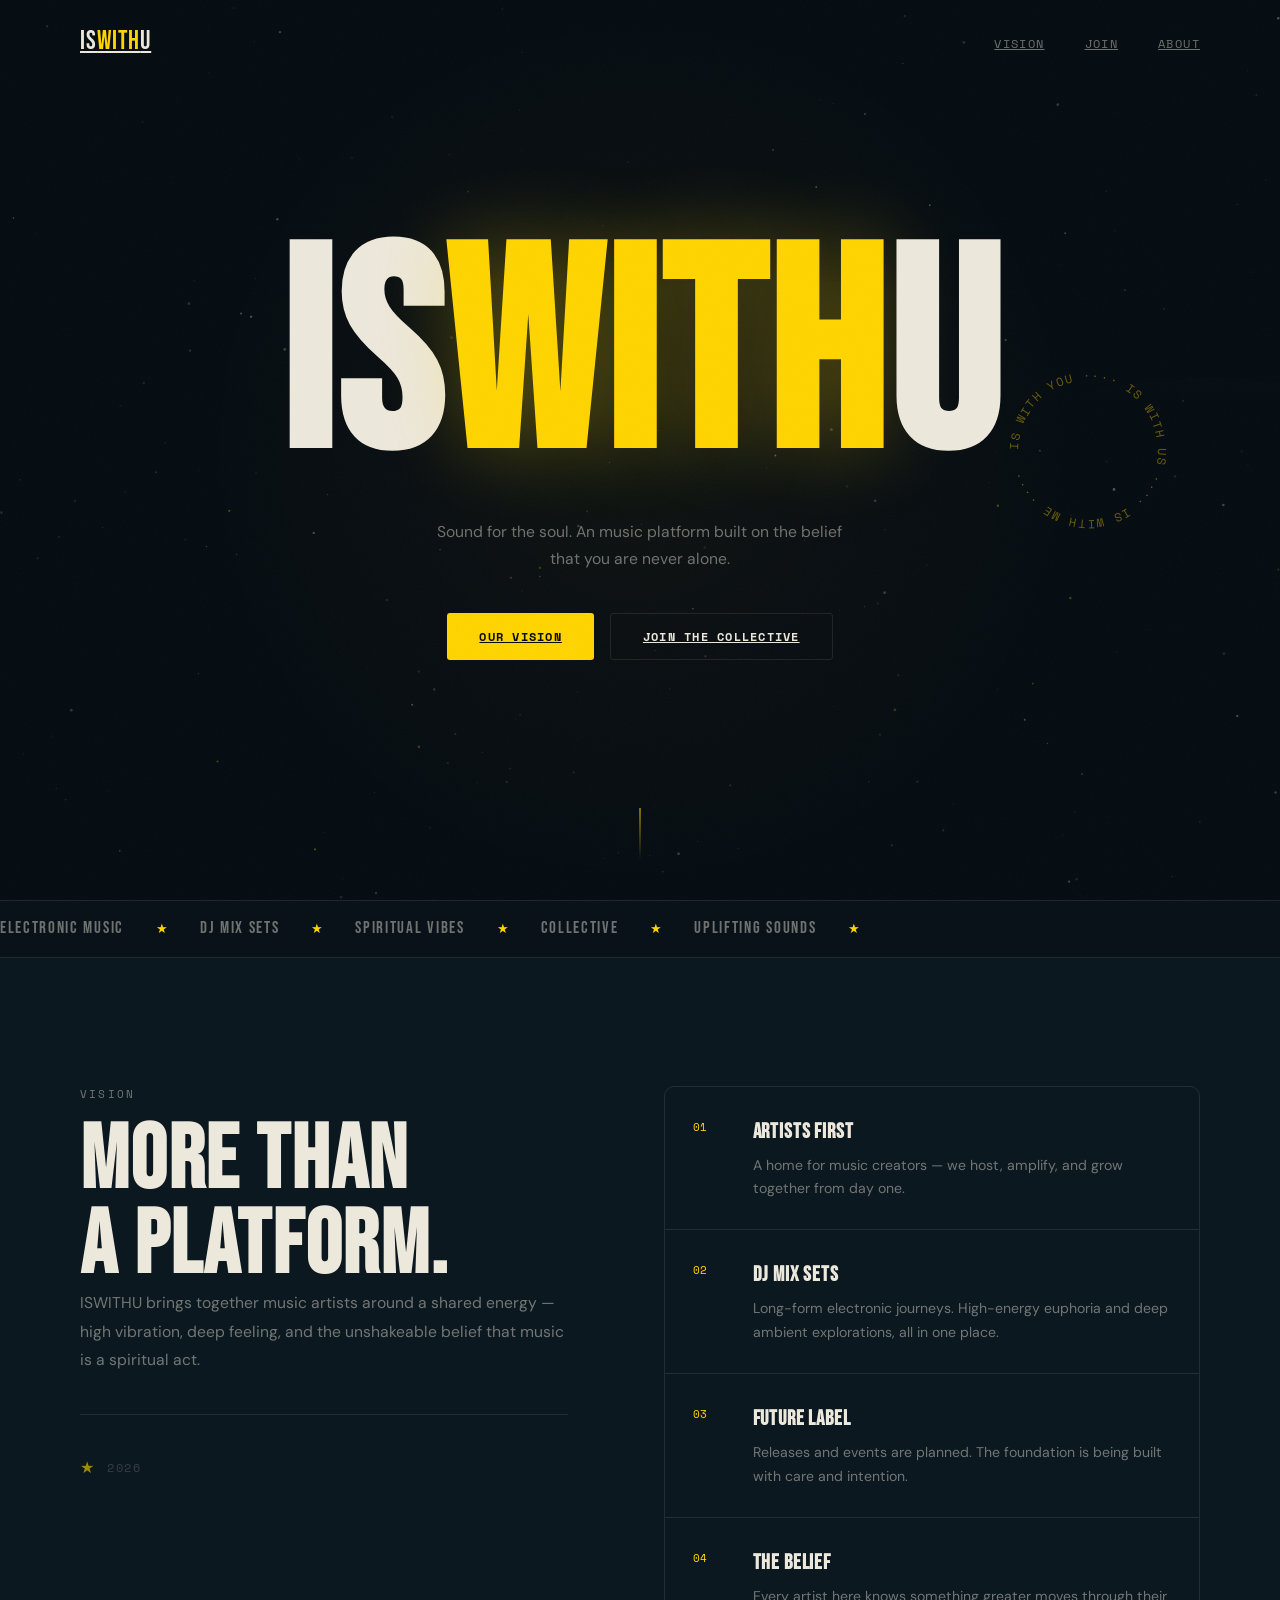
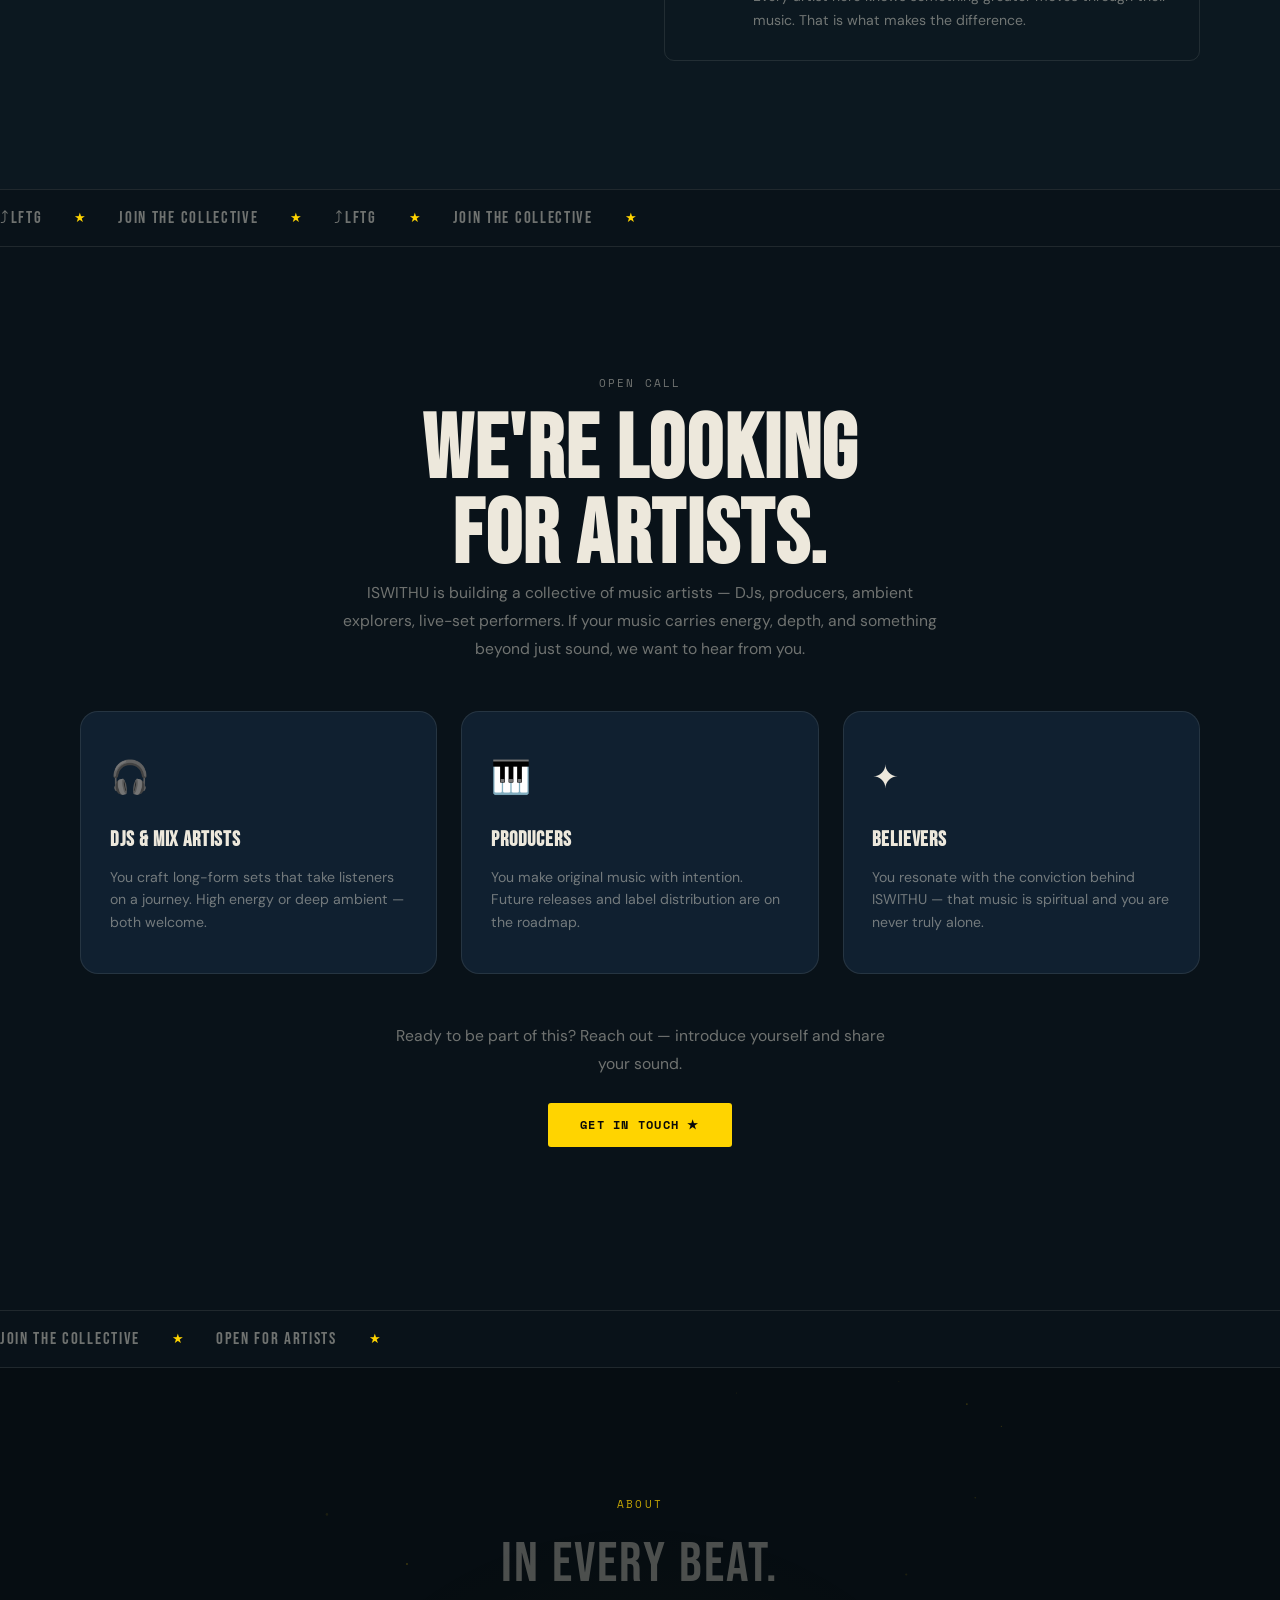
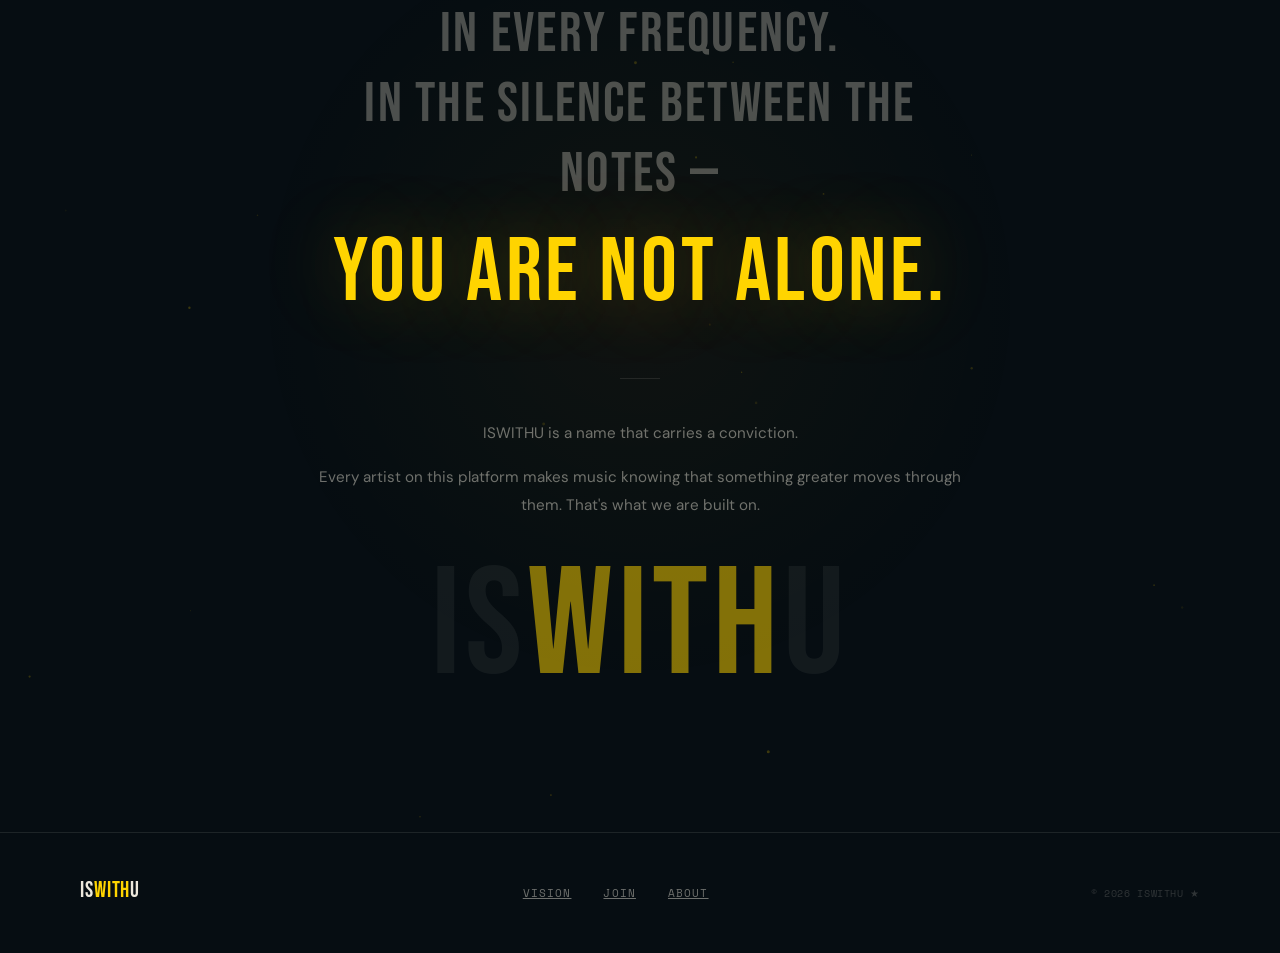
==== commit 15be8a2d: "wip" ====
--- a/index.html
+++ b/index.html
@@ -89,7 +89,7 @@
       <span class="ticker-star">★</span>
       <span class="ticker-item">SPIRITUAL VIBES</span>
       <span class="ticker-star">★</span>
-      <span class="ticker-item">COMMUNITY</span>
+      <span class="ticker-item">COLLECTIVE</span>
       <span class="ticker-star">★</span>
       <span class="ticker-item">UPLIFTING SOUNDS</span>
       <span class="ticker-star">★</span>
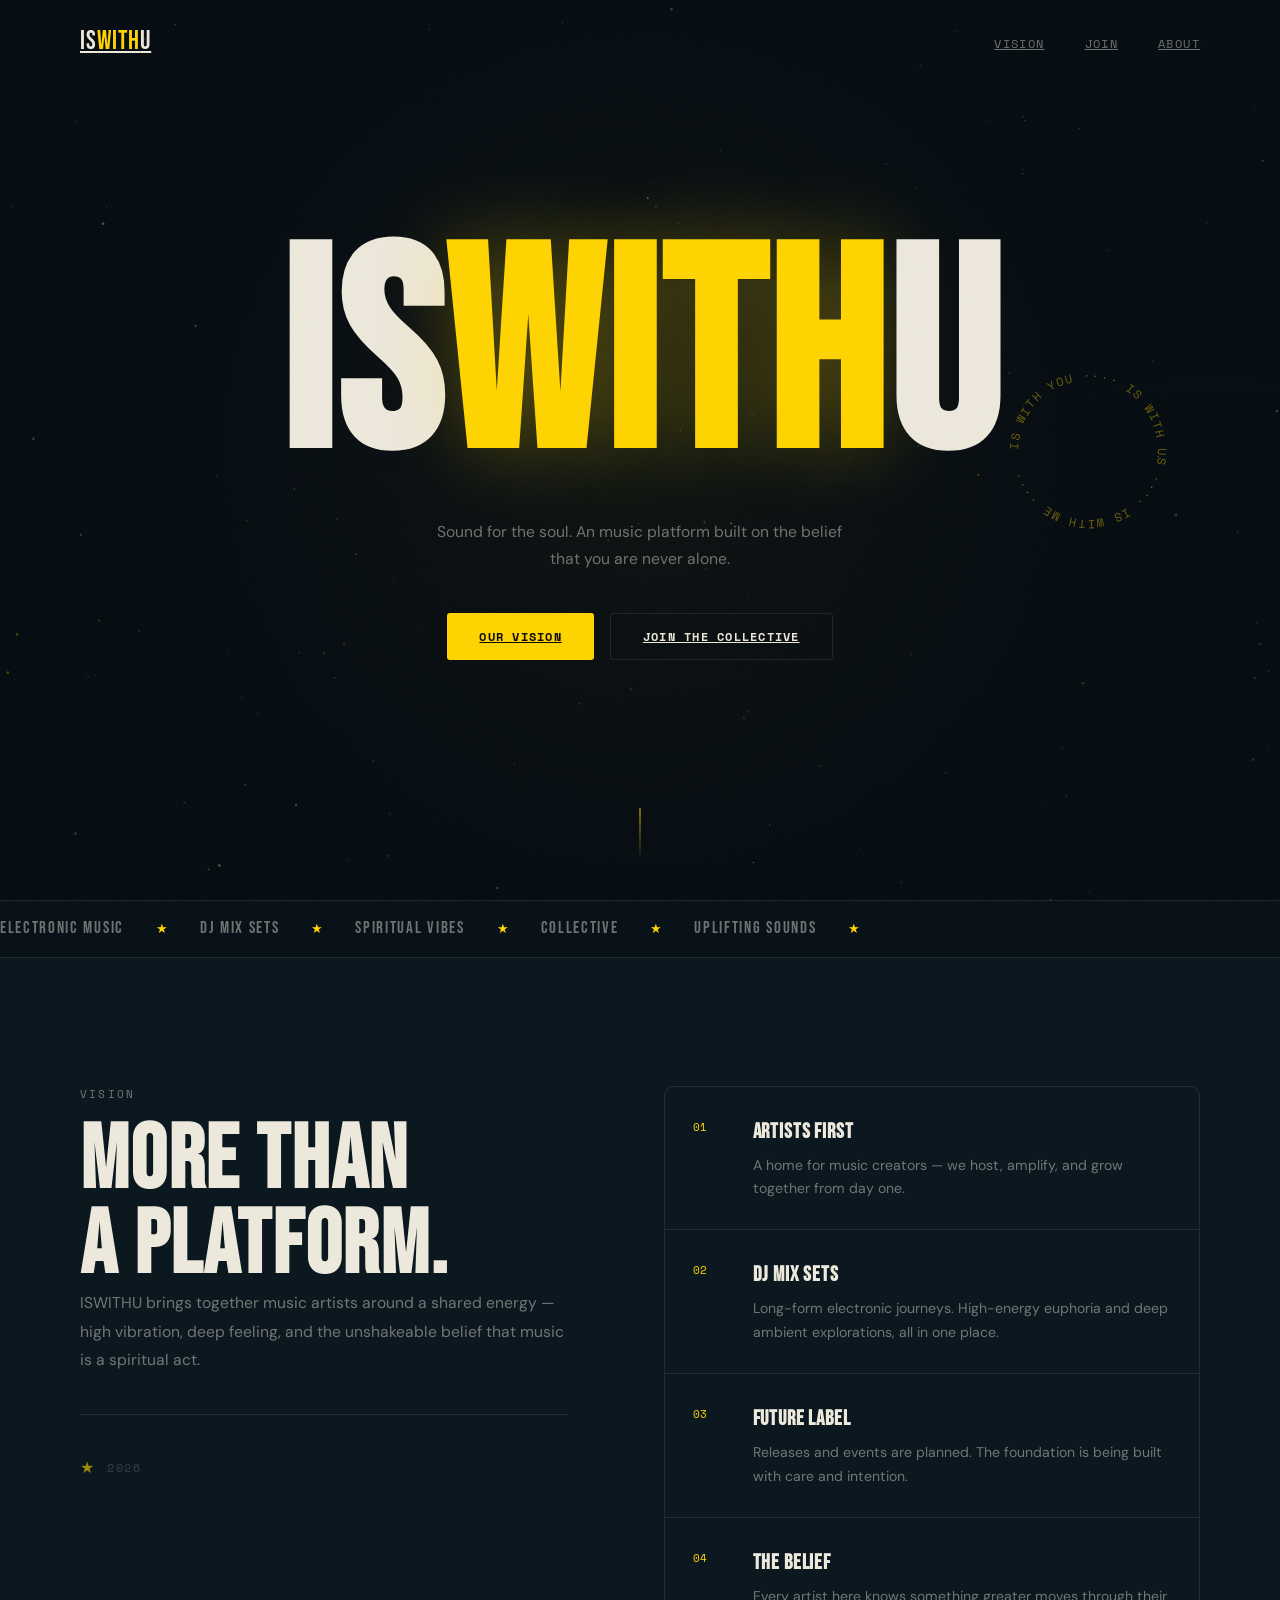
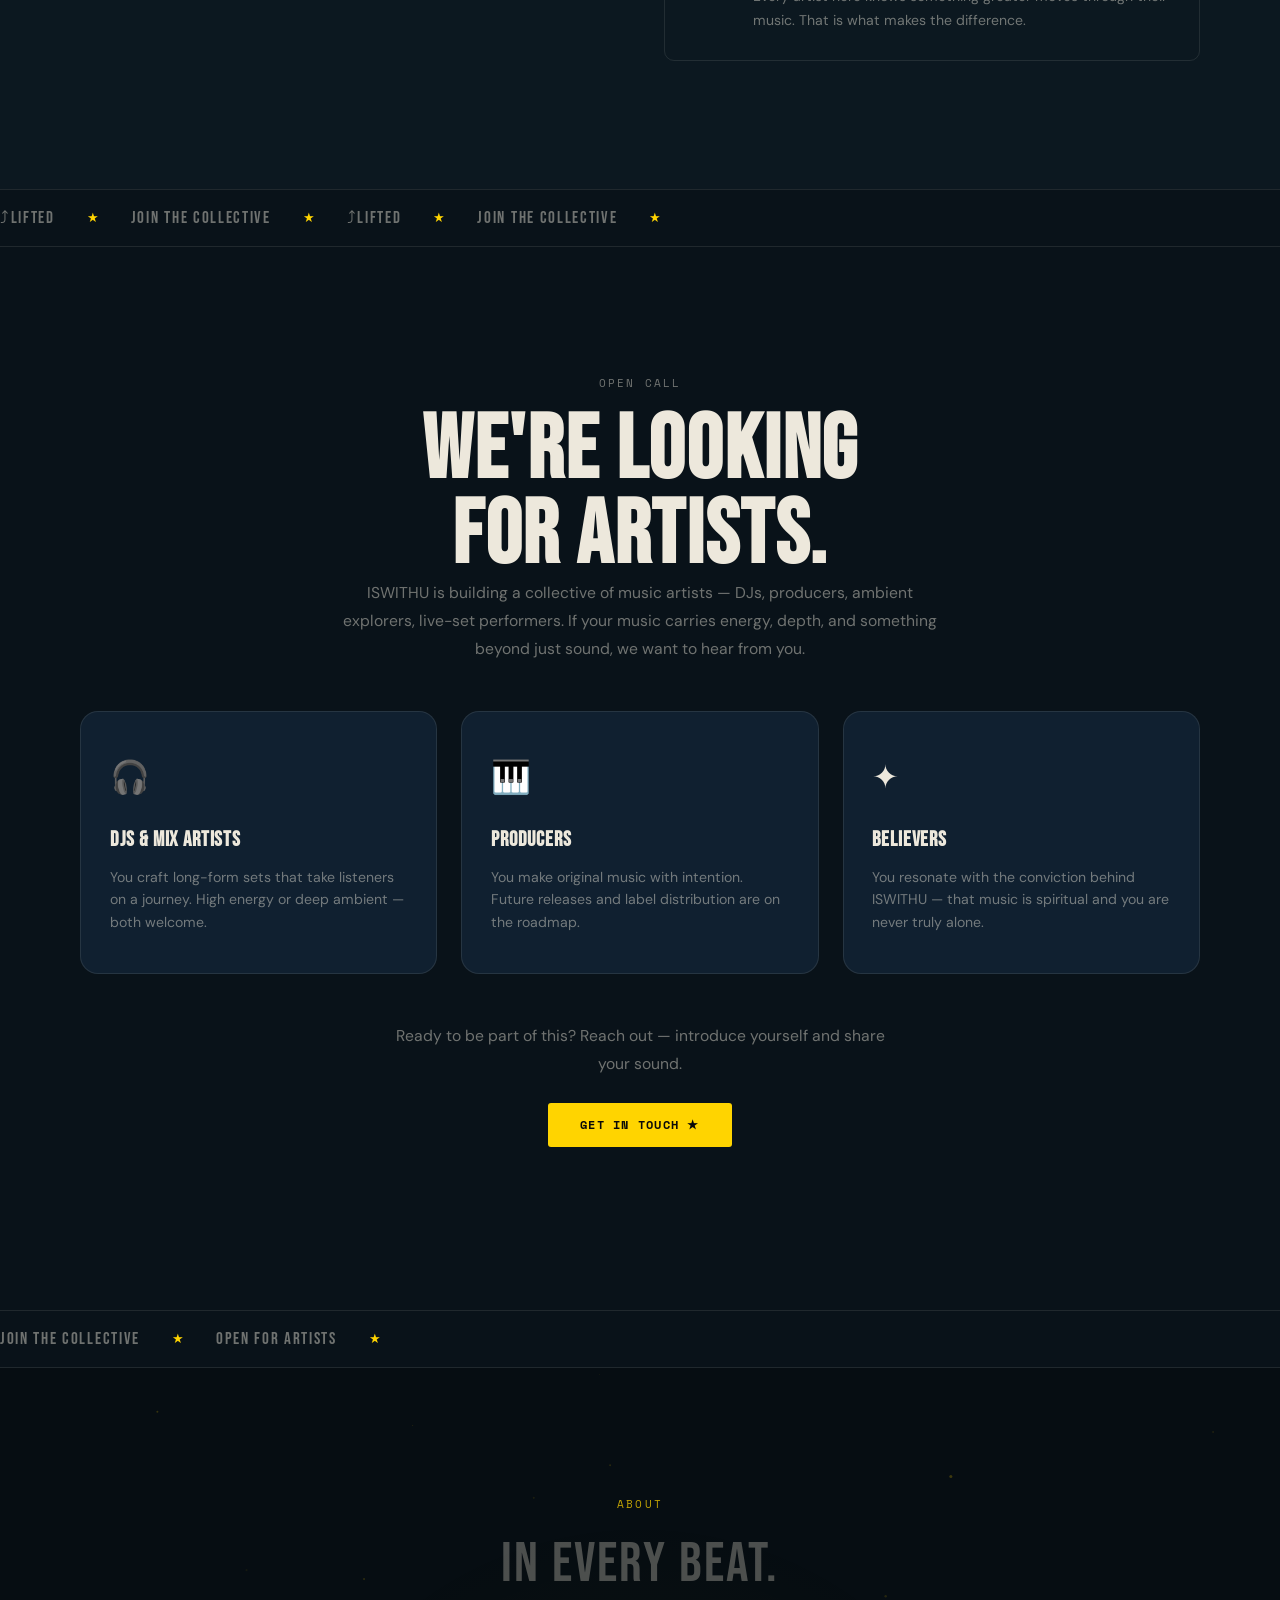
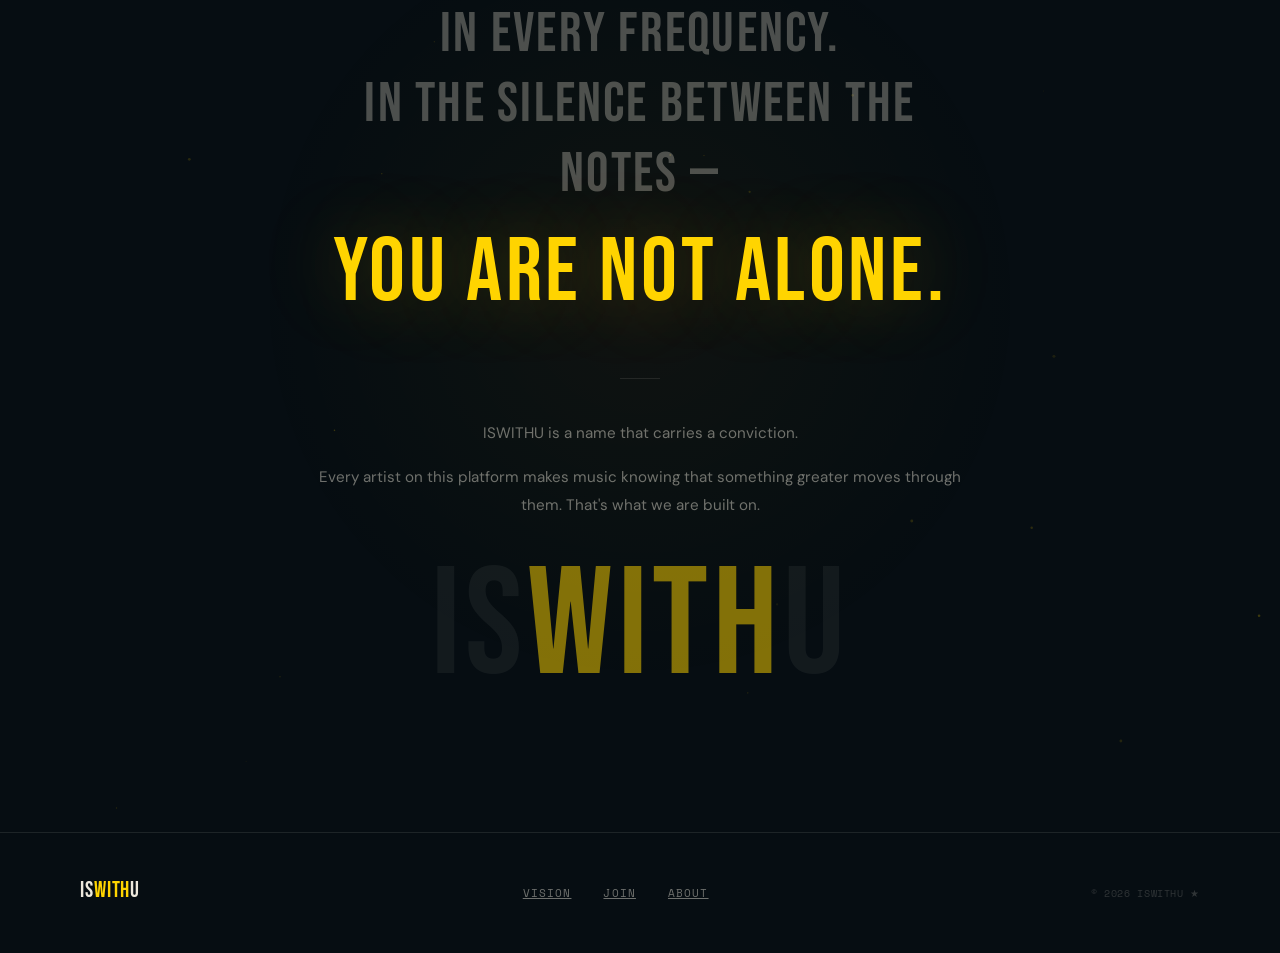
==== commit 4765de1f: "wip" ====
--- a/index.html
+++ b/index.html
@@ -148,11 +148,11 @@
   <!-- ── TICKER 2 (RTL) ── -->
   <div class="ticker-band ticker-rtl" aria-hidden="true">
     <div class="ticker-track">
-      <span class="ticker-item">⤴LFTG</span>
+      <span class="ticker-item">⤴LIFTED</span>
       <span class="ticker-star">★</span>
       <span class="ticker-item">JOIN THE COLLECTIVE</span>
       <span class="ticker-star">★</span>
-      <span class="ticker-item">⤴LFTG</span>
+      <span class="ticker-item">⤴LIFTED</span>
       <span class="ticker-star">★</span>
       <span class="ticker-item">JOIN THE COLLECTIVE</span>
       <span class="ticker-star">★</span>
